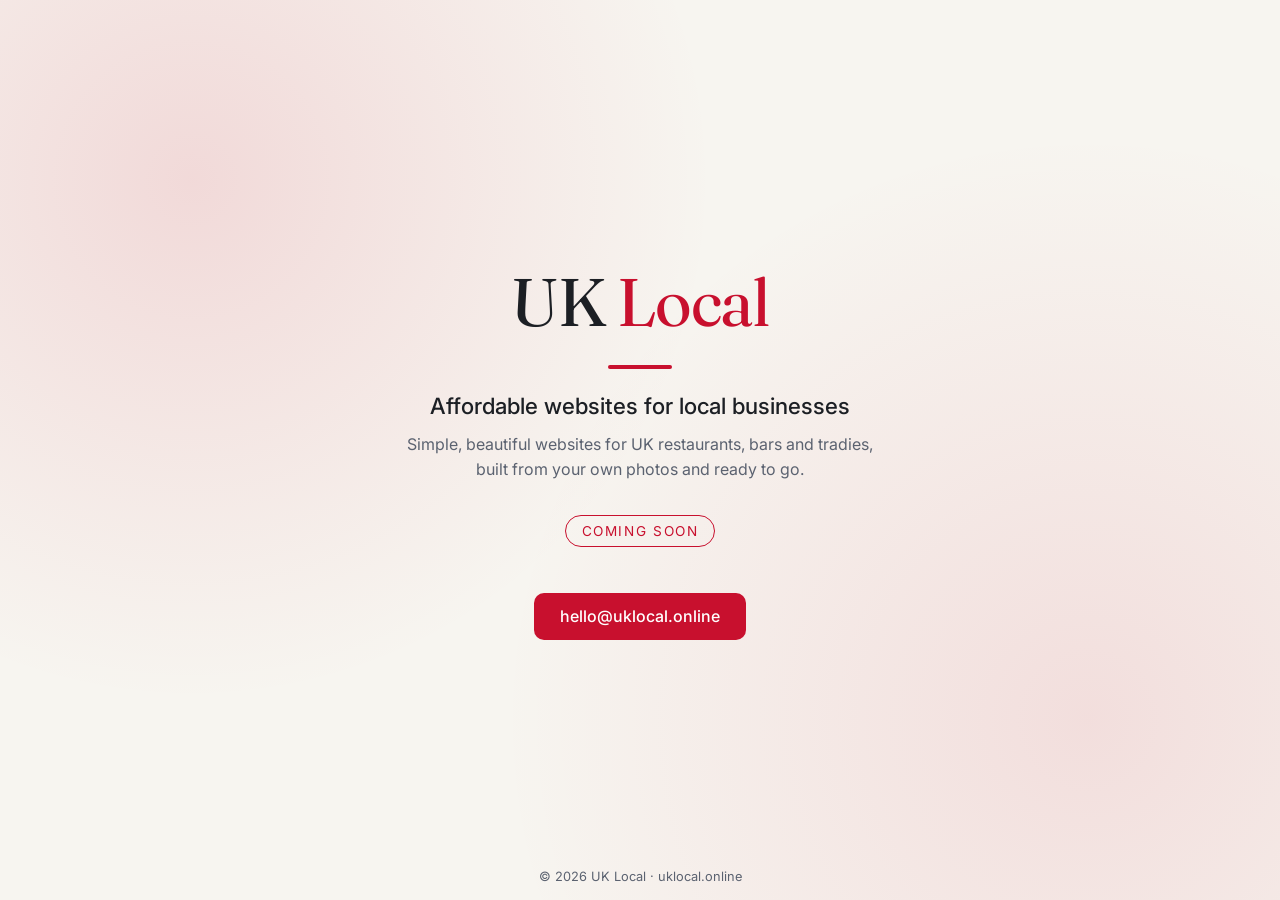
==== index.html @ 1e4ed45a "Coming soon placeholder" ====
<!DOCTYPE html>
<html lang="en">
<head>
<meta charset="utf-8">
<meta name="viewport" content="width=device-width, initial-scale=1">
<title>UK Local | Affordable websites for local businesses</title>
<meta name="description" content="UK Local builds simple, beautiful websites for local UK businesses. Coming soon.">
<link rel="preconnect" href="https://fonts.googleapis.com">
<link href="https://fonts.googleapis.com/css2?family=Fraunces:opsz,wght@9..144,600&family=Inter:wght@400;500&display=swap" rel="stylesheet">
<style>
:root{--accent:#c8102e;--ink:#1c1f24;--muted:#5b6270;--bg:#f7f5f0}
*{box-sizing:border-box;margin:0;padding:0}
body{min-height:100vh;display:flex;flex-direction:column;align-items:center;justify-content:center;background:var(--bg);color:var(--ink);font-family:Inter,system-ui,sans-serif;padding:2rem;text-align:center;
background-image:radial-gradient(circle at 15% 20%,color-mix(in srgb,var(--accent) 12%,transparent) 0,transparent 40%),radial-gradient(circle at 85% 80%,color-mix(in srgb,var(--accent) 10%,transparent) 0,transparent 45%)}
.logo{font-family:Fraunces,Georgia,serif;font-size:clamp(2.6rem,7vw,4.2rem);letter-spacing:-.02em}
.logo span{color:var(--accent)}
.bar{width:64px;height:4px;background:var(--accent);border-radius:2px;margin:1.4rem auto}
.tag{font-size:clamp(1.1rem,2.6vw,1.4rem);font-weight:500;max-width:32rem}
.sub{color:var(--muted);margin-top:.8rem;max-width:30rem;line-height:1.6}
.pill{display:inline-block;margin-top:2rem;padding:.45rem 1rem;border:1px solid var(--accent);color:var(--accent);border-radius:999px;font-size:.85rem;letter-spacing:.12em;text-transform:uppercase}
a.mail{display:inline-block;margin-top:1.6rem;color:#fff;background:var(--accent);padding:.85rem 1.6rem;border-radius:10px;text-decoration:none;font-weight:500}
a.mail:hover{filter:brightness(1.08)}
footer{position:fixed;bottom:1rem;font-size:.8rem;color:var(--muted)}
</style>
</head>
<body>
<div class="logo">UK <span>Local</span></div>
<div class="bar"></div>
<p class="tag">Affordable websites for local businesses</p>
<p class="sub">Simple, beautiful websites for UK restaurants, bars and tradies, built from your own photos and ready to go.</p>
<div class="pill">Coming soon</div><br>
<a class="mail" href="mailto:hello@uklocal.online">hello@uklocal.online</a>
<footer>&copy; 2026 UK Local &middot; uklocal.online</footer>
</body>
</html>
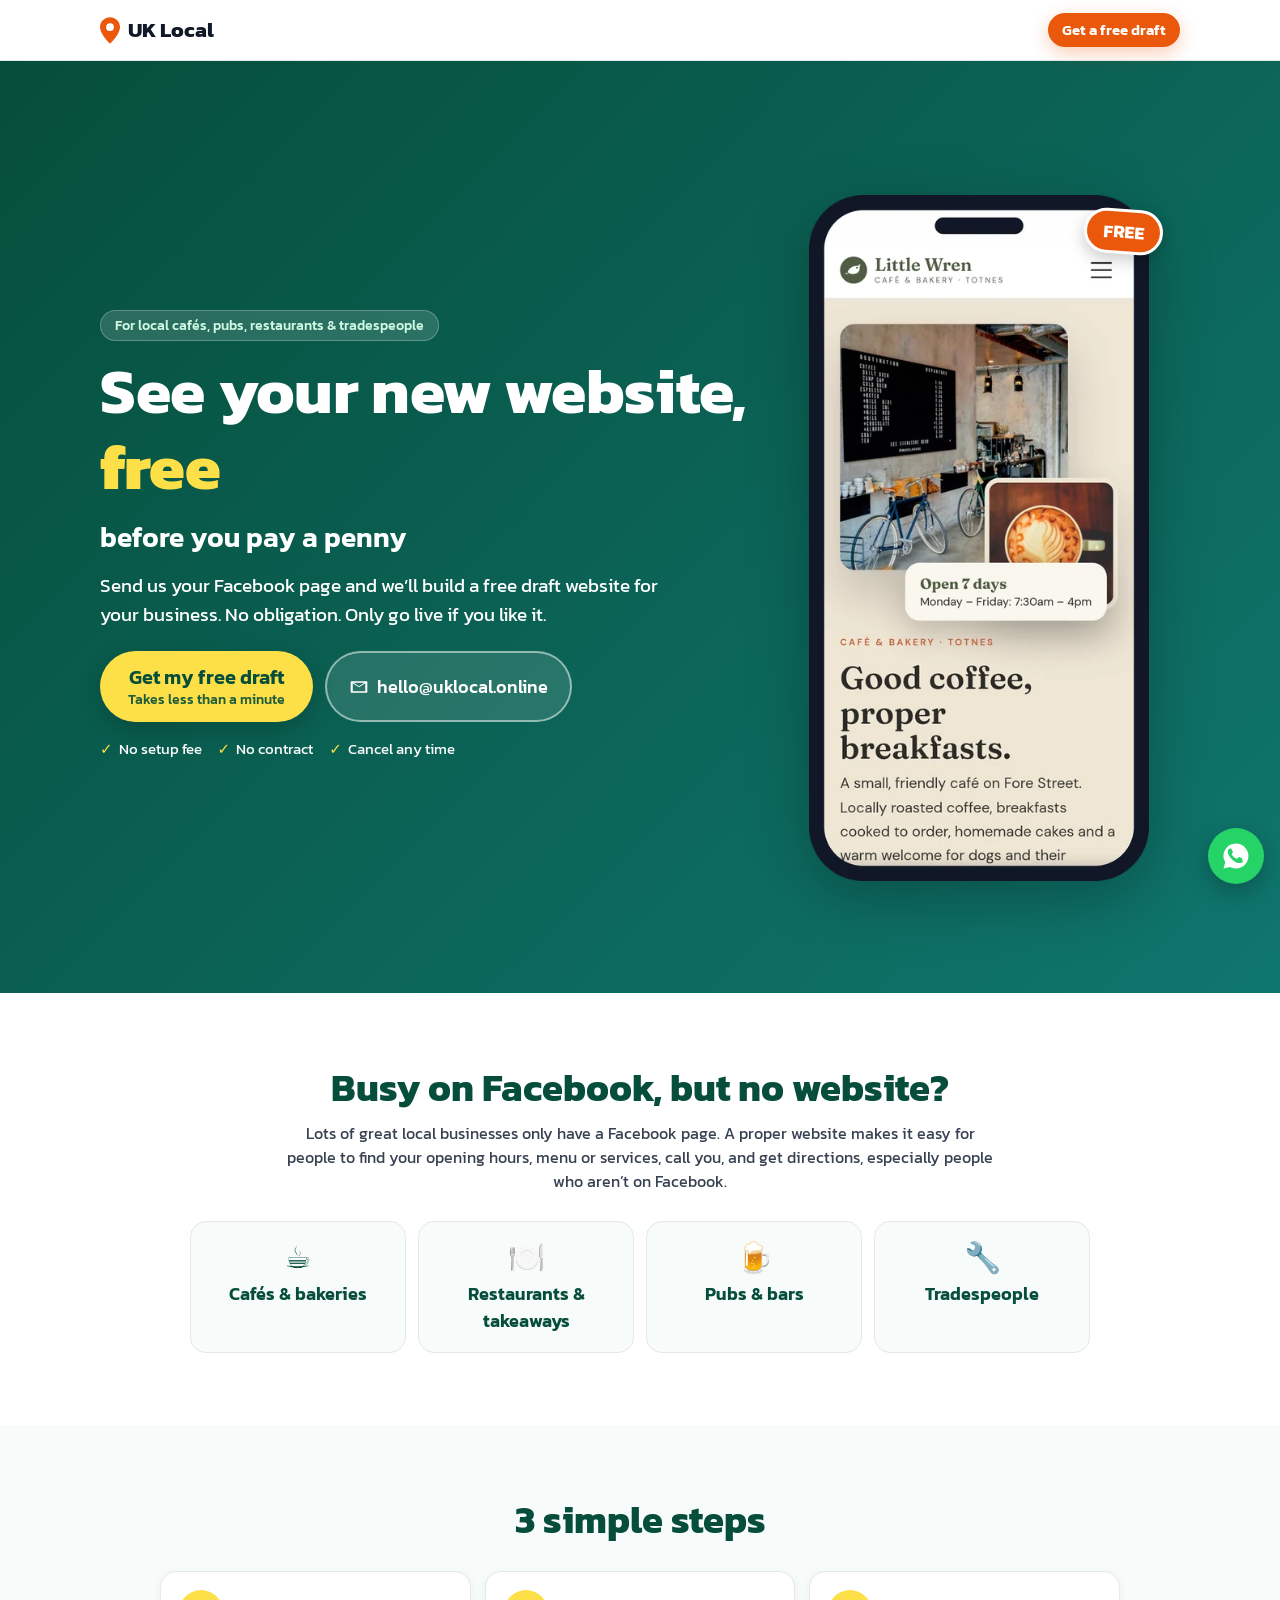
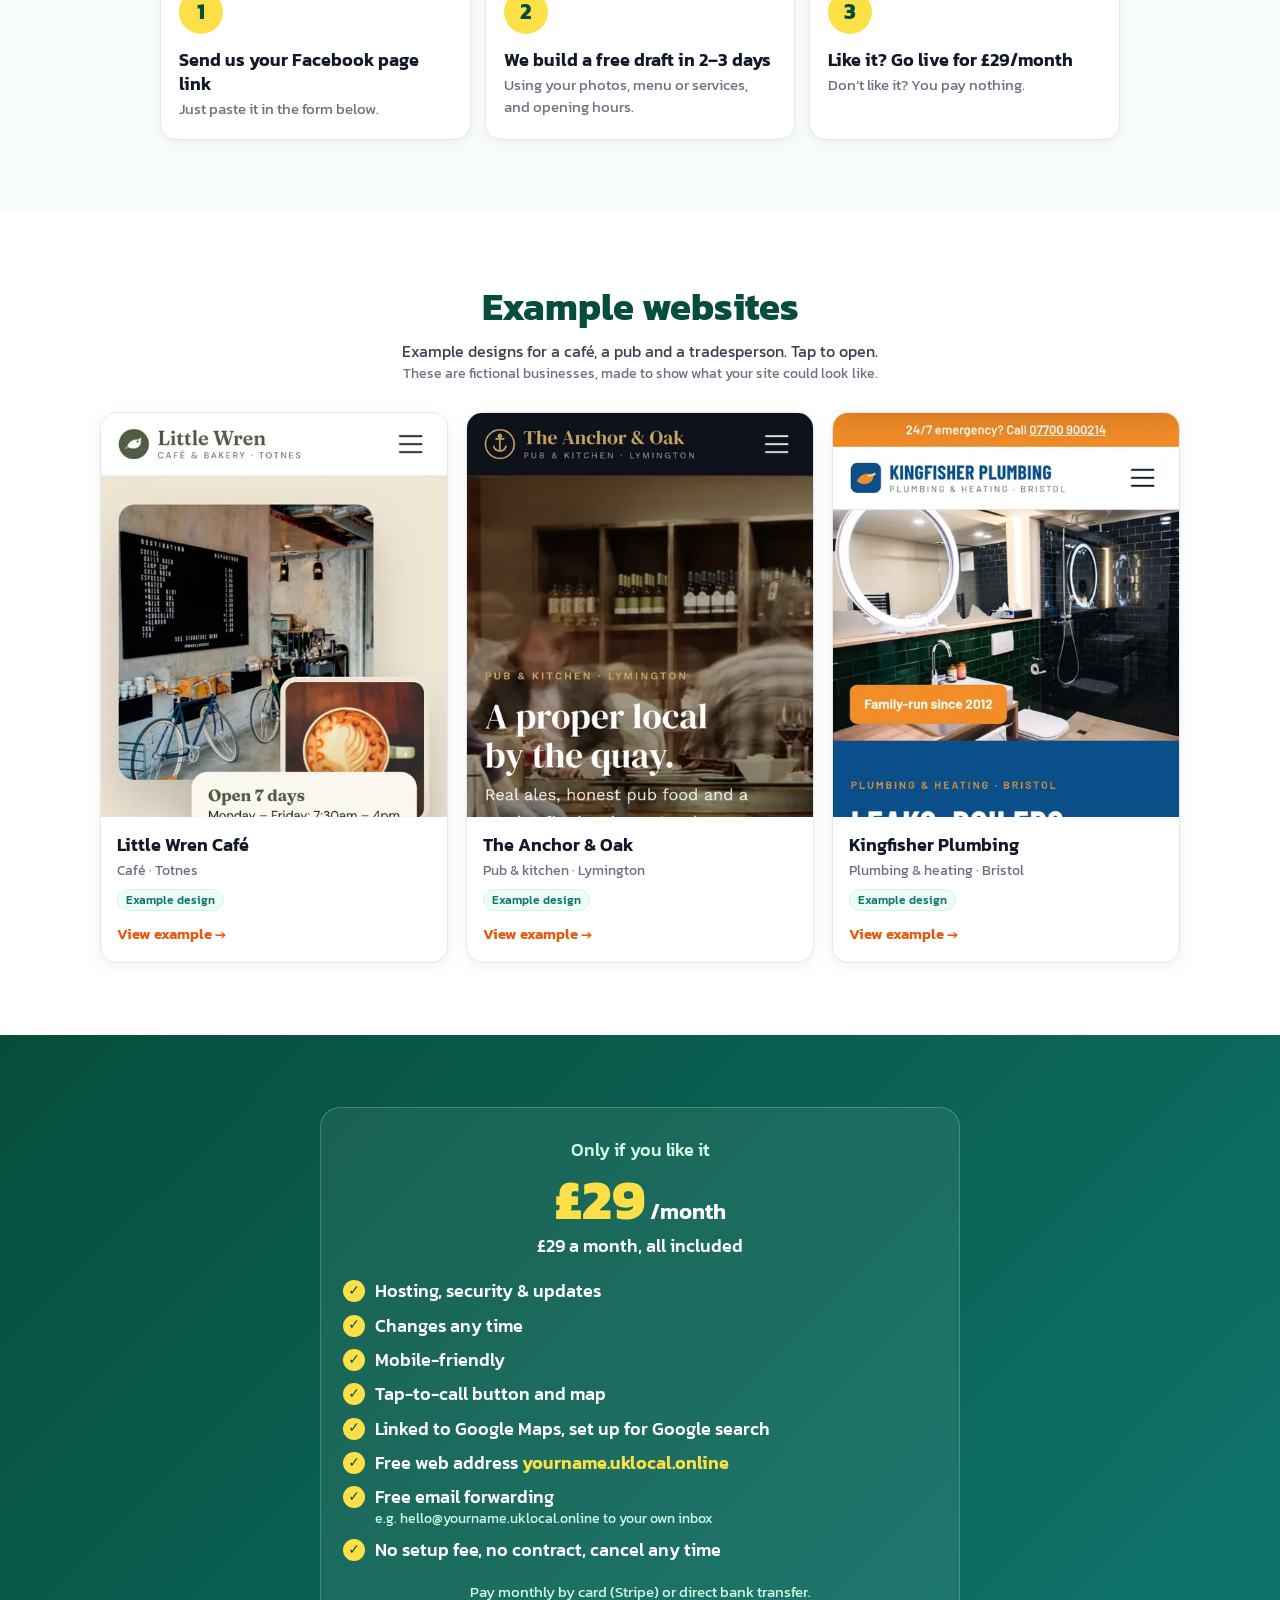
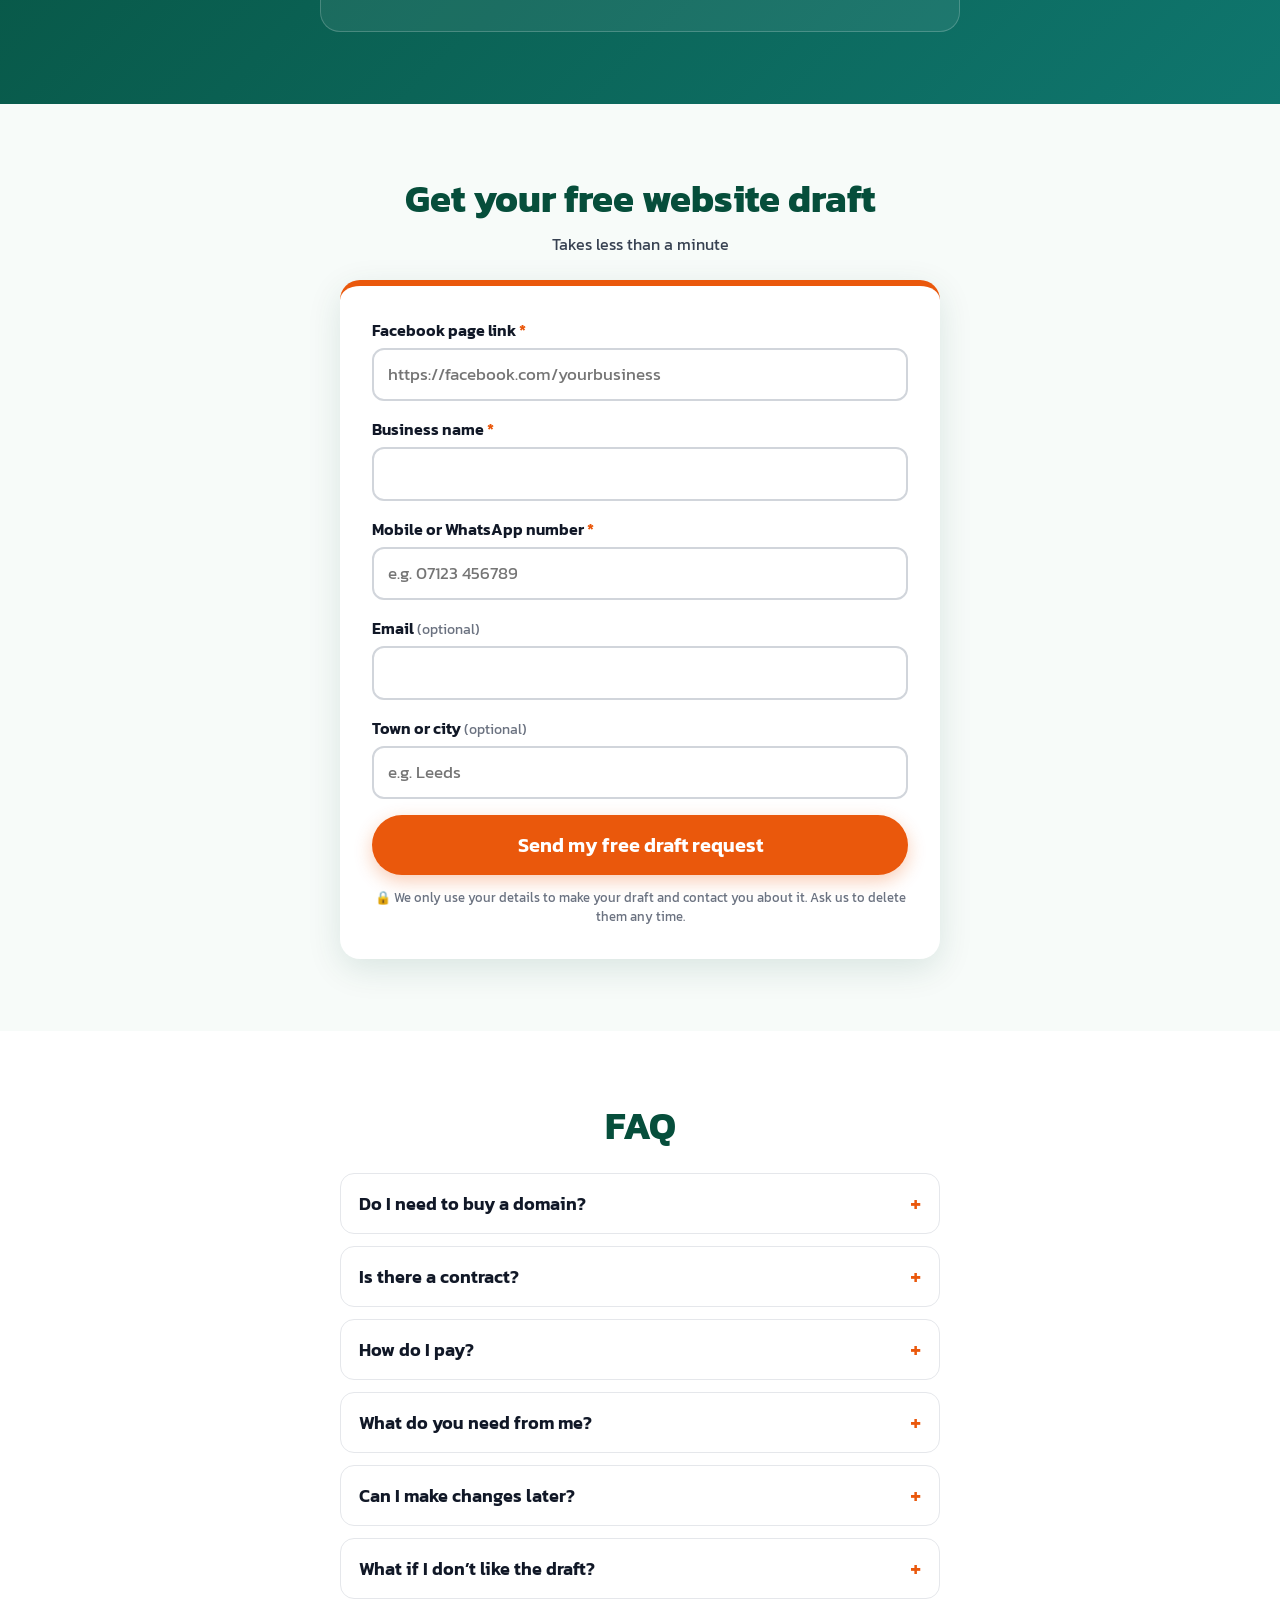
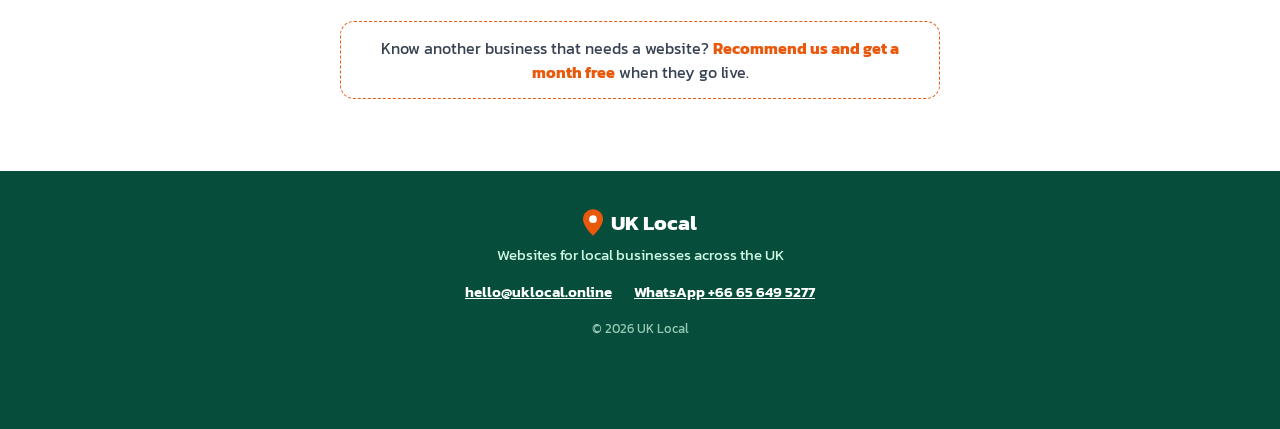
==== commit 6e257c46: "Launch landing page: free website draft, examples, pricing, form" ====
--- a/index.html
+++ b/index.html
@@ -1,35 +1,235 @@
-<!DOCTYPE html>
-<html lang="en">
+<!doctype html>
+<html lang="en-GB">
 <head>
 <meta charset="utf-8">
-<meta name="viewport" content="width=device-width, initial-scale=1">
-<title>UK Local | Affordable websites for local businesses</title>
-<meta name="description" content="UK Local builds simple, beautiful websites for local UK businesses. Coming soon.">
+<meta name="viewport" content="width=device-width, initial-scale=1, viewport-fit=cover">
+<title>See your business's new website, free | UK Local</title>
+<meta name="description" content="We build a free draft website for your local business from your Facebook page. Like it? Go live for £29/month, all included. No setup fee, no contract, cancel any time.">
+<meta name="theme-color" content="#0F766E">
+<meta property="og:type" content="website">
+<meta property="og:site_name" content="UK Local">
+<meta property="og:locale" content="en_GB">
+<meta property="og:title" content="See your business's new website, free">
+<meta property="og:description" content="Send us your Facebook page and we'll build a free draft website in 2–3 days. Like it? £29/month, all included. No setup fee, no contract.">
+<meta property="og:url" content="https://uklocal.online/">
+<meta property="og:image" content="https://uklocal.online/img/og-image.jpg">
+<meta property="og:image:width" content="1200">
+<meta property="og:image:height" content="630">
+<meta property="og:image:alt" content="UK Local: see your business's new website, free">
+<meta name="twitter:card" content="summary_large_image">
+<link rel="icon" type="image/svg+xml" href="favicon.svg">
+<link rel="icon" type="image/png" sizes="32x32" href="img/favicon-32.png">
+<link rel="apple-touch-icon" href="img/apple-touch-icon.png">
+<link rel="manifest" href="site.webmanifest">
+<link rel="canonical" href="https://uklocal.online/">
 <link rel="preconnect" href="https://fonts.googleapis.com">
-<link href="https://fonts.googleapis.com/css2?family=Fraunces:opsz,wght@9..144,600&family=Inter:wght@400;500&display=swap" rel="stylesheet">
-<style>
-:root{--accent:#c8102e;--ink:#1c1f24;--muted:#5b6270;--bg:#f7f5f0}
-*{box-sizing:border-box;margin:0;padding:0}
-body{min-height:100vh;display:flex;flex-direction:column;align-items:center;justify-content:center;background:var(--bg);color:var(--ink);font-family:Inter,system-ui,sans-serif;padding:2rem;text-align:center;
-background-image:radial-gradient(circle at 15% 20%,color-mix(in srgb,var(--accent) 12%,transparent) 0,transparent 40%),radial-gradient(circle at 85% 80%,color-mix(in srgb,var(--accent) 10%,transparent) 0,transparent 45%)}
-.logo{font-family:Fraunces,Georgia,serif;font-size:clamp(2.6rem,7vw,4.2rem);letter-spacing:-.02em}
-.logo span{color:var(--accent)}
-.bar{width:64px;height:4px;background:var(--accent);border-radius:2px;margin:1.4rem auto}
-.tag{font-size:clamp(1.1rem,2.6vw,1.4rem);font-weight:500;max-width:32rem}
-.sub{color:var(--muted);margin-top:.8rem;max-width:30rem;line-height:1.6}
-.pill{display:inline-block;margin-top:2rem;padding:.45rem 1rem;border:1px solid var(--accent);color:var(--accent);border-radius:999px;font-size:.85rem;letter-spacing:.12em;text-transform:uppercase}
-a.mail{display:inline-block;margin-top:1.6rem;color:#fff;background:var(--accent);padding:.85rem 1.6rem;border-radius:10px;text-decoration:none;font-weight:500}
-a.mail:hover{filter:brightness(1.08)}
-footer{position:fixed;bottom:1rem;font-size:.8rem;color:var(--muted)}
-</style>
+<link rel="preconnect" href="https://fonts.gstatic.com" crossorigin>
+<link rel="preconnect" href="https://ivleheagpnenoaevpcjv.supabase.co" crossorigin>
+<link href="https://fonts.googleapis.com/css2?family=Kanit:wght@400;500;600;700;800&display=swap" rel="stylesheet">
+<link rel="preload" as="image" href="img/hero-phone.webp" type="image/webp">
+<link rel="stylesheet" href="style.css">
 </head>
 <body>
-<div class="logo">UK <span>Local</span></div>
-<div class="bar"></div>
-<p class="tag">Affordable websites for local businesses</p>
-<p class="sub">Simple, beautiful websites for UK restaurants, bars and tradies, built from your own photos and ready to go.</p>
-<div class="pill">Coming soon</div><br>
-<a class="mail" href="mailto:hello@uklocal.online">hello@uklocal.online</a>
-<footer>&copy; 2026 UK Local &middot; uklocal.online</footer>
+
+<header class="top">
+  <div class="wrap top-in">
+    <a class="brand" href="./" aria-label="UK Local">
+      <svg class="pin" viewBox="0 0 24 32" aria-hidden="true"><path d="M12 0C5.4 0 0 5.3 0 11.9 0 20.8 12 32 12 32s12-11.2 12-20.1C24 5.3 18.6 0 12 0z" fill="#EA580C"/><circle cx="12" cy="12" r="4.6" fill="#fff"/></svg>
+      <span>UK Local</span>
+    </a>
+    <a class="btn btn-sm btn-orange" href="#form">Get a free draft</a>
+  </div>
+</header>
+
+<main>
+<section class="hero">
+  <div class="wrap hero-in">
+    <div class="hero-text">
+      <p class="kicker">For local cafés, pubs, restaurants &amp; tradespeople</p>
+      <h1>See your new website, <span class="hl">free</span></h1>
+      <p class="h1-en">before you pay a penny</p>
+      <p class="lead">Send us your Facebook page and we’ll build a free draft website for your business. No obligation. Only go live if you like it.</p>
+      <div class="cta-row">
+        <a class="btn btn-yellow btn-lg" href="#form">Get my free draft<small>Takes less than a minute</small></a>
+        <a class="btn btn-mail" href="mailto:hello@uklocal.online"><svg viewBox="0 0 24 24" aria-hidden="true"><path fill="currentColor" d="M3 5h18a1 1 0 0 1 1 1v12a1 1 0 0 1-1 1H3a1 1 0 0 1-1-1V6a1 1 0 0 1 1-1zm9 7.2L4.5 7.4V17h15V7.4L12 12.2zM5.6 7l6.4 4.1L18.4 7H5.6z"/></svg>hello@uklocal.online</a>
+      </div>
+      <ul class="ticks">
+        <li>No setup fee</li>
+        <li>No contract</li>
+        <li>Cancel any time</li>
+      </ul>
+    </div>
+    <div class="hero-visual">
+      <picture>
+        <source srcset="img/hero-phone.webp" type="image/webp">
+        <img src="img/hero-phone.png" width="420" height="848" alt="Example café website on a phone" fetchpriority="high">
+      </picture>
+      <span class="badge-free">FREE</span>
+    </div>
+  </div>
+</section>
+
+<section class="who" id="who">
+  <div class="wrap">
+    <h2>Busy on Facebook, but no website?</h2>
+    <p class="sub">Lots of great local businesses only have a Facebook page. A proper website makes it easy for people to find your opening hours, menu or services, call you, and get directions, especially people who aren’t on Facebook.</p>
+    <ul class="tiles"><li><span aria-hidden="true">☕</span>Cafés &amp; bakeries</li><li><span aria-hidden="true">🍽️</span>Restaurants &amp; takeaways</li><li><span aria-hidden="true">🍺</span>Pubs &amp; bars</li><li><span aria-hidden="true">🔧</span>Tradespeople</li></ul>
+  </div>
+</section>
+
+<section class="steps" id="how">
+  <div class="wrap">
+    <h2>3 simple steps</h2>
+    <ol class="step-list">
+      <li><span class="num">1</span><div><b>Send us your Facebook page link</b><span class="d">Just paste it in the form below.</span></div></li>
+      <li><span class="num">2</span><div><b>We build a free draft <span class="nw">in 2–3 days</span></b><span class="d">Using your photos, menu or services, and opening hours.</span></div></li>
+      <li><span class="num">3</span><div><b>Like it? Go live for <span class="nw">£29/month</span></b><span class="d">Don’t like it? You pay nothing.</span></div></li>
+    </ol>
+  </div>
+</section>
+
+<section class="examples" id="examples">
+  <div class="wrap">
+    <h2>Example websites</h2>
+    <p class="sub">Example designs for a café, a pub and a tradesperson. Tap to open.<span>These are fictional businesses, made to show what your site could look like.</span></p>
+    <div class="cards">
+      <a class="card" href="https://littlewren.uklocal.online/" target="_blank" rel="noopener">
+        <picture><source srcset="img/example-littlewren.webp" type="image/webp"><img src="img/example-littlewren.jpg" width="480" height="628" loading="lazy" alt="Little Wren Café example website"></picture>
+        <div class="card-b"><b>Little Wren Café</b><span class="where">Café · Totnes</span><small class="tag">Example design</small><em>View example →</em></div>
+      </a>
+      <a class="card" href="https://anchorandoak.uklocal.online/" target="_blank" rel="noopener">
+        <picture><source srcset="img/example-anchorandoak.webp" type="image/webp"><img src="img/example-anchorandoak.jpg" width="480" height="628" loading="lazy" alt="The Anchor &amp; Oak example website"></picture>
+        <div class="card-b"><b>The Anchor &amp; Oak</b><span class="where">Pub &amp; kitchen · Lymington</span><small class="tag">Example design</small><em>View example →</em></div>
+      </a>
+      <a class="card" href="https://kingfisher.uklocal.online/" target="_blank" rel="noopener">
+        <picture><source srcset="img/example-kingfisher.webp" type="image/webp"><img src="img/example-kingfisher.jpg" width="480" height="628" loading="lazy" alt="Kingfisher Plumbing example website"></picture>
+        <div class="card-b"><b>Kingfisher Plumbing</b><span class="where">Plumbing &amp; heating · Bristol</span><small class="tag">Example design</small><em>View example →</em></div>
+      </a>
+    </div>
+  </div>
+</section>
+
+<section class="price" id="price">
+  <div class="wrap price-in">
+    <div class="price-box">
+      <p class="price-label">Only if you like it</p>
+      <p class="price-num">£29<small> /month</small></p>
+      <p class="price-en">£29 a month, all included</p>
+      <ul class="incl">
+        <li>Hosting, security &amp; updates</li>
+        <li>Changes any time</li>
+        <li>Mobile-friendly</li>
+        <li>Tap-to-call button and map</li>
+        <li>Linked to Google Maps, set up for Google search</li>
+        <li>Free web address <b>yourname.uklocal.online</b></li>
+        <li>Free email forwarding <span>e.g. hello@yourname.uklocal.online to your own inbox</span></li>
+        <li>No setup fee, no contract, cancel any time</li>
+      </ul>
+      <p class="pay">Pay monthly by card (Stripe) or direct bank transfer.</p>
+    </div>
+  </div>
+</section>
+
+<section class="form-sec" id="form">
+  <div class="wrap narrow">
+    <h2>Get your free website draft</h2>
+    <p class="sub">Takes less than a minute</p>
+
+    <form id="draftForm" class="card-form" novalidate data-country="UK">
+      <div class="field">
+        <label for="fb_url">Facebook page link <span class="req">*</span></label>
+        <input id="fb_url" name="fb_url" type="text" inputmode="url" autocomplete="url" placeholder="https://facebook.com/yourbusiness" required maxlength="500">
+        <p class="err" data-for="fb_url">Please paste your Facebook page link</p>
+      </div>
+      <div class="field">
+        <label for="shop_name">Business name <span class="req">*</span></label>
+        <input id="shop_name" name="shop_name" type="text" autocomplete="organization" required maxlength="200">
+        <p class="err" data-for="shop_name">Please enter your business name</p>
+      </div>
+      <div class="field">
+        <label for="contact">Mobile or WhatsApp number <span class="req">*</span></label>
+        <input id="contact" name="contact" type="text" autocomplete="tel" inputmode="tel" placeholder="e.g. 07123 456789" required maxlength="200">
+        <p class="err" data-for="contact">Please enter a phone number</p>
+      </div>
+      <div class="field">
+        <label for="email">Email <span class="opt">(optional)</span></label>
+        <input id="email" name="email" type="email" autocomplete="email" inputmode="email" maxlength="254">
+        <p class="err" data-for="email">Please check your email</p>
+      </div>
+      <div class="field">
+        <label for="city">Town or city <span class="opt">(optional)</span></label>
+        <input id="city" name="city" type="text" autocomplete="address-level2" placeholder="e.g. Leeds" maxlength="100">
+      </div>
+      <!-- honeypot: humans never see or fill this -->
+      <div class="hp" aria-hidden="true">
+        <label for="website">Website</label>
+        <input id="website" name="website" type="text" tabindex="-1" autocomplete="off">
+      </div>
+      <button class="btn btn-orange btn-lg btn-block" type="submit" id="submitBtn">Send my free draft request</button>
+      <p class="form-error" id="formError" hidden></p>
+      <p class="privacy">🔒 We only use your details to make your draft and contact you about it. Ask us to delete them any time.</p>
+    </form>
+
+    <div class="thanks" id="thanks" hidden tabindex="-1">
+      <div class="thanks-icon">✓</div>
+      <h3>Thank you!</h3>
+      <p>We’ll send your free draft <span class="nw">within 2–3 days.</span></p>
+      <p class="small">Questions? Email <a href="mailto:hello@uklocal.online">hello@uklocal.online</a></p>
+    </div>
+  </div>
+</section>
+
+<section class="faq" id="faq">
+  <div class="wrap narrow">
+    <h2>FAQ</h2>
+    <details>
+      <summary>Do I need to buy a domain?</summary>
+      <p>No. You get a free web address: yourname.uklocal.online.</p>
+    </details>
+    <details>
+      <summary>Is there a contract?</summary>
+      <p>No. You pay £29/month and can cancel any time. There’s no setup fee.</p>
+    </details>
+    <details>
+      <summary>How do I pay?</summary>
+      <p>Monthly, by card (through Stripe) or by direct bank transfer. Whichever suits you.</p>
+    </details>
+    <details>
+      <summary>What do you need from me?</summary>
+      <p>Just your Facebook page. We may ask for a few extra photos or details.</p>
+    </details>
+    <details>
+      <summary>Can I make changes later?</summary>
+      <p>Yes. Changes are included. Just email us what you’d like updated, such as new prices, photos or opening hours.</p>
+    </details>
+    <details>
+      <summary>What if I don’t like the draft?</summary>
+      <p>You pay nothing. The draft is free, with no obligation.</p>
+    </details>
+    <p class="ref">Know another business that needs a website? <b>Recommend us and get a month free</b> when they go live.</p>
+  </div>
+</section>
+</main>
+
+<footer class="foot">
+  <div class="wrap foot-in">
+    <div class="brand brand-light">
+      <svg class="pin" viewBox="0 0 24 32" aria-hidden="true"><path d="M12 0C5.4 0 0 5.3 0 11.9 0 20.8 12 32 12 32s12-11.2 12-20.1C24 5.3 18.6 0 12 0z" fill="#EA580C"/><circle cx="12" cy="12" r="4.6" fill="#fff"/></svg>
+      <span>UK Local</span>
+    </div>
+    <p>Websites for local businesses across the UK</p>
+    <p class="contacts">
+      <a href="mailto:hello@uklocal.online">hello@uklocal.online</a>
+      <a href="https://wa.me/66656495277" target="_blank" rel="noopener">WhatsApp +66 65 649 5277</a>
+    </p>
+    <p class="copy">© 2026 UK Local</p>
+  </div>
+</footer>
+
+<a class="float-wa" href="https://wa.me/66656495277" target="_blank" rel="noopener" aria-label="WhatsApp">
+  <svg viewBox="0 0 24 24" aria-hidden="true"><path fill="currentColor" d="M12 2a10 10 0 0 0-8.6 15.1L2 22l5-1.3A10 10 0 1 0 12 2zm5.6 14.2c-.2.7-1.4 1.3-2 1.4-.5.1-1.2.1-1.9-.1a17 17 0 0 1-1.7-.6 13.4 13.4 0 0 1-5.2-4.6c-.6-.8-1.3-2.1-1.3-3.5s.7-2.1 1-2.4c.3-.3.6-.4.8-.4h.6c.2 0 .4 0 .6.5l.9 2.1c.1.2.1.4 0 .5l-.3.5-.4.5c-.1.1-.3.3-.1.6.2.3.8 1.3 1.6 2.1 1.1 1 2 1.3 2.3 1.4.3.1.5.1.6-.1l.9-1.1c.2-.3.4-.2.6-.1l2 1c.3.1.5.2.5.3.1.2.1.7-.1 1.4z"/></svg>
+</a>
+
+<script src="app.js" defer></script>
 </body>
 </html>
--- a/style.css
+++ b/style.css
@@ -0,0 +1,185 @@
+:root{--g9:#064E3B;--g7:#0F766E;--g5:#14B8A6;--mint:#D1FAE5;--mint2:#ECFDF5;--or:#EA580C;--or2:#F59E0B;--yel:#FDE047;--ink:#111827;--ink2:#374151;--mut:#6B7280;--line:#E5E7EB;--bg:#F7FBF9;--r:16px}
+*{box-sizing:border-box}
+html{scroll-behavior:smooth;-webkit-text-size-adjust:100%}
+body{margin:0;font-family:Kanit,system-ui,sans-serif;font-weight:400;color:var(--ink);background:#fff;line-height:1.5;font-size:17px}
+img{max-width:100%;height:auto;display:block}
+a{color:var(--g7)}
+h1,h2,h3{line-height:1.2;margin:0}
+.wrap{max-width:1120px;margin:0 auto;padding:0 20px}
+.narrow{max-width:640px}
+[lang=en]{font-weight:400}
+.en{display:block;font-size:.62em;font-weight:500;color:var(--mut);margin-top:4px}
+
+/* buttons */
+.btn{display:inline-flex;flex-direction:column;align-items:center;justify-content:center;gap:0;border:0;border-radius:999px;font:inherit;font-weight:600;text-decoration:none;cursor:pointer;padding:12px 22px;line-height:1.2;transition:transform .15s,box-shadow .15s,filter .15s;text-align:center}
+.btn small{font-size:.72em;font-weight:500;opacity:.9;margin-top:2px}
+.btn:active{transform:scale(.98)}
+.btn-sm{padding:8px 14px;font-size:15px;flex-direction:row;gap:4px}
+.btn-sm span{font-weight:500;opacity:.9}
+.btn-lg{padding:14px 28px;font-size:20px;min-height:60px}
+.btn-block{width:100%}
+.btn-orange{background:var(--or);color:#fff;box-shadow:0 6px 18px rgba(234,88,12,.3)}
+.btn-orange:hover{filter:brightness(1.07)}
+.btn-yellow{background:var(--yel);color:var(--g9);box-shadow:0 8px 22px rgba(0,0,0,.18)}
+.btn-yellow:hover{filter:brightness(1.04)}
+.btn-ghost{flex-direction:row;gap:8px;background:rgba(255,255,255,.12);color:#fff;border:2px solid rgba(255,255,255,.5);font-weight:500}
+.btn-ghost svg{width:20px;height:20px}
+.btn[disabled]{opacity:.65;cursor:wait}
+
+/* header */
+.top{position:sticky;top:0;z-index:20;background:rgba(255,255,255,.95);backdrop-filter:saturate(1.4) blur(8px);border-bottom:1px solid var(--line)}
+.top-in{display:flex;align-items:center;justify-content:space-between;height:60px}
+.brand{display:flex;align-items:center;gap:8px;text-decoration:none;color:var(--ink);font-weight:700;font-size:21px}
+.brand .pin{width:20px;height:27px}
+.brand-light{color:#fff}
+
+/* hero */
+.hero{background:linear-gradient(135deg,var(--g9),var(--g7));color:#fff;overflow:hidden}
+.hero-in{display:grid;gap:8px;padding-top:32px;padding-bottom:20px}
+.kicker{display:inline-block;margin:0 0 12px;background:rgba(255,255,255,.14);border:1px solid rgba(255,255,255,.25);border-radius:999px;padding:4px 14px;font-size:14px;font-weight:500;color:var(--mint)}
+h1{font-size:42px;font-weight:700;letter-spacing:-.3px}
+h1 .hl{color:var(--yel);font-weight:800}
+.h1-en{font-size:22px;font-weight:600;margin:10px 0 14px;color:#fff}
+.lead{font-size:18px;margin:0;color:#fff}
+.lead-en{font-size:15px;color:var(--mint);margin:4px 0 0}
+.cta-row{display:flex;flex-wrap:wrap;gap:12px;margin:22px 0 16px}
+.cta-row .btn-lg{flex:1 1 100%}
+.cta-row .btn-ghost{flex:1 1 100%}
+.ticks{list-style:none;padding:0;margin:0;display:flex;flex-wrap:wrap;gap:6px 16px;font-size:15px}
+.ticks li::before{content:"✓";color:var(--yel);font-weight:700;margin-right:6px}
+.ticks span{color:var(--mint);font-size:13px}
+.hero-visual{position:relative;justify-self:center;width:min(270px,72vw);margin-top:6px}
+.hero-visual img{filter:drop-shadow(0 18px 30px rgba(0,0,0,.25))}
+.badge-free{position:absolute;top:2%;right:-4%;background:var(--or);color:#fff;font-weight:700;font-size:18px;padding:6px 16px;border-radius:999px;border:3px solid #fff;box-shadow:0 6px 16px rgba(0,0,0,.2);transform:rotate(4deg)}
+
+/* sections */
+section{padding:52px 0}
+h2{font-size:30px;font-weight:700;color:var(--g9);text-align:center}
+.sub{text-align:center;color:var(--ink2);margin:10px 0 0;font-size:16px}
+.sub span{display:block;color:var(--mut);font-size:14px}
+
+.steps{background:var(--bg)}
+.step-list{list-style:none;padding:0;margin:28px auto 0;display:grid;gap:14px;max-width:960px}
+.step-list li{display:flex;gap:14px;align-items:flex-start;background:#fff;border:1px solid var(--line);border-radius:var(--r);padding:18px;box-shadow:0 2px 10px rgba(6,78,59,.05)}
+.num{flex:none;width:44px;height:44px;border-radius:50%;background:var(--yel);color:var(--g9);font-weight:700;font-size:22px;display:grid;place-items:center}
+.step-list b{display:block;font-weight:600;font-size:18px;line-height:1.35}
+.step-list span[lang]{display:block;color:var(--mut);font-size:15px;margin-top:2px}
+
+.cards{display:grid;gap:18px;margin-top:28px}
+.card{display:grid;grid-template-columns:130px 1fr;background:#fff;border:1px solid var(--line);border-radius:var(--r);overflow:hidden;text-decoration:none;color:var(--ink);box-shadow:0 4px 16px rgba(6,78,59,.07);transition:transform .15s,box-shadow .15s}
+.card:hover{transform:translateY(-3px);box-shadow:0 10px 26px rgba(6,78,59,.13)}
+.card picture{display:block;background:#eee;min-height:100%}
+.card img{width:100%;height:100%;object-fit:cover;object-position:top}
+.card-b{padding:16px;display:flex;flex-direction:column;gap:4px;justify-content:center}
+.card-b b{font-size:18px;font-weight:600;line-height:1.3}
+.card-b b i,.card-b span i{font-style:normal;color:var(--mut);font-size:.85em;display:block}
+.card-b>span{color:var(--ink2);font-size:15px}
+.card-b em{font-style:normal;color:var(--or);font-weight:600;margin-top:8px;font-size:15px}
+.card-b em span{font-weight:500}
+
+.price{background:linear-gradient(135deg,var(--g9),var(--g7));color:#fff}
+.price-box{max-width:640px;margin:0 auto;background:rgba(255,255,255,.07);border:1px solid rgba(255,255,255,.2);border-radius:20px;padding:28px 22px}
+.price-label{margin:0;text-align:center;color:var(--mint);font-weight:500}
+.price-label span{display:block;font-size:14px}
+.price-num{margin:6px 0 0;text-align:center;font-size:56px;font-weight:800;color:var(--yel);line-height:1.1}
+.price-num small{font-size:20px;font-weight:600;color:#fff}
+.price-en{text-align:center;margin:2px 0 20px;color:#fff;font-weight:500}
+.incl{list-style:none;padding:0;margin:0;display:grid;gap:10px}
+.incl li{position:relative;padding-left:32px;font-weight:500;line-height:1.35}
+.incl li::before{content:"✓";position:absolute;left:0;top:1px;width:22px;height:22px;border-radius:50%;background:var(--yel);color:var(--g9);font-size:14px;font-weight:700;display:grid;place-items:center}
+.incl span{display:block;color:var(--mint);font-size:14px;font-weight:400}
+.incl b{color:var(--yel);font-weight:600;word-break:break-word}
+
+/* form */
+.form-sec{background:var(--bg)}
+.card-form,.thanks{margin-top:24px;background:#fff;border-radius:20px;padding:24px 20px;box-shadow:0 10px 34px rgba(6,78,59,.12);border-top:6px solid var(--or)}
+.field{margin-bottom:16px}
+label{display:block;font-weight:600;font-size:16px;margin-bottom:6px;color:var(--ink)}
+.l-en{display:block;font-weight:400;font-size:13px;color:var(--mut)}
+.req{color:var(--or)}
+.opt{font-weight:400;color:var(--mut);font-size:14px}
+input,select{width:100%;font:inherit;font-size:17px;padding:12px 14px;border:2px solid #D1D5DB;border-radius:12px;background:#fff;color:var(--ink);-webkit-appearance:none;appearance:none}
+select{background-image:linear-gradient(45deg,transparent 50%,var(--g7) 50%),linear-gradient(135deg,var(--g7) 50%,transparent 50%);background-position:calc(100% - 20px) 52%,calc(100% - 14px) 52%;background-size:6px 6px;background-repeat:no-repeat;padding-right:40px}
+input:focus,select:focus{outline:none;border-color:var(--g7);box-shadow:0 0 0 4px rgba(20,184,166,.18)}
+.field.invalid input{border-color:#DC2626;background:#FEF2F2}
+.err{display:none;margin:6px 0 0;color:#B91C1C;font-size:14px}
+.err span{display:block;font-size:13px}
+.field.invalid .err{display:block}
+.hp{position:absolute!important;left:-10000px!important;width:1px;height:1px;overflow:hidden}
+.form-error{margin:12px 0 0;padding:12px;border-radius:12px;background:#FEF2F2;color:#991B1B;font-size:15px}
+.privacy{margin:14px 0 0;font-size:13px;color:var(--mut);line-height:1.45;text-align:center}
+.thanks{text-align:center;border-top-color:var(--g5)}
+.thanks:focus{outline:none}
+.thanks-icon{width:64px;height:64px;margin:0 auto 10px;border-radius:50%;background:var(--g7);color:#fff;font-size:34px;display:grid;place-items:center}
+.thanks h3{font-size:28px;color:var(--g9)}
+.thanks p{margin:8px 0 0;font-size:18px}
+.thanks .en{font-size:16px;display:block}
+.thanks .small{font-size:14px;color:var(--mut);margin-top:16px}
+
+/* faq */
+.faq details{background:#fff;border:1px solid var(--line);border-radius:14px;margin-top:12px;padding:0 18px}
+.faq details:first-of-type{margin-top:24px}
+.faq summary{cursor:pointer;list-style:none;padding:16px 28px 16px 0;font-weight:600;position:relative}
+.faq summary::-webkit-details-marker{display:none}
+.faq summary::after{content:"+";position:absolute;right:0;top:12px;font-size:24px;color:var(--or);font-weight:500}
+.faq details[open] summary::after{content:"–"}
+.faq summary span{display:block;font-weight:400;color:var(--mut);font-size:14px}
+.faq details p{margin:0 0 6px;color:var(--ink2)}
+.faq details p[lang]{color:var(--mut);font-size:15px;margin-bottom:16px}
+
+/* footer */
+.foot{background:var(--g9);color:#fff;padding:36px 0 90px;text-align:center}
+.foot-in{display:flex;flex-direction:column;align-items:center;gap:6px}
+.foot p{margin:0;color:var(--mint);font-size:15px}
+.foot p span{display:block;font-size:13px}
+.contacts{display:flex;flex-wrap:wrap;justify-content:center;gap:10px 22px;margin-top:8px!important}
+.contacts a{color:#fff;font-weight:600}
+.copy{font-size:13px!important;opacity:.7;margin-top:10px!important}
+
+.float-wa{position:fixed;right:16px;bottom:16px;z-index:30;width:56px;height:56px;border-radius:50%;background:#25D366;color:#fff;display:grid;place-items:center;box-shadow:0 8px 22px rgba(0,0,0,.25)}
+.float-wa svg{width:30px;height:30px}
+
+/* larger screens */
+@media (min-width:640px){
+  .cta-row .btn-lg,.cta-row .btn-ghost{flex:0 1 auto}
+  .cards{grid-template-columns:repeat(3,1fr)}
+  .card{grid-template-columns:1fr}
+  .card picture{aspect-ratio:480/560;overflow:hidden}
+  .card-form,.thanks{padding:32px}
+}
+@media (min-width:900px){
+  body{font-size:18px}
+  .hero-in{grid-template-columns:1.25fr .75fr;align-items:center;padding-top:56px;padding-bottom:40px}
+  h1{font-size:64px}
+  .h1-en{font-size:28px}
+  .lead{font-size:20px}
+  .lead-en{font-size:17px}
+  .hero-visual{width:340px}
+  section{padding:72px 0}
+  h2{font-size:38px}
+  .step-list{grid-template-columns:repeat(3,1fr)}
+  .step-list li{flex-direction:column}
+}
+@media (prefers-reduced-motion:reduce){html{scroll-behavior:auto}.btn,.card{transition:none}}
+.nw{white-space:nowrap}
+.step-list b .nw{display:inline}
+.card-b .tag{display:inline-block;align-self:flex-start;margin-top:4px;font-size:12px;font-weight:500;color:var(--g7);background:var(--mint2);border:1px solid var(--mint);border-radius:999px;padding:1px 8px}
+
+/* English-only additions for UK Local / Oz Local */
+body{font-family:Kanit,system-ui,sans-serif}
+.btn-mail{flex-direction:row;gap:8px;background:rgba(255,255,255,.12);color:#fff;border:2px solid rgba(255,255,255,.5);font-weight:500}
+.btn-mail svg{width:20px;height:20px}
+.lead{font-size:19px;max-width:560px}
+.who{background:#fff}
+.who p.sub{max-width:720px;margin-left:auto;margin-right:auto}
+.tiles{list-style:none;padding:0;margin:28px auto 0;display:grid;grid-template-columns:repeat(2,1fr);gap:12px;max-width:900px}
+.tiles li{background:var(--bg);border:1px solid var(--line);border-radius:var(--r);padding:18px 12px;text-align:center;font-weight:600;color:var(--g9)}
+.tiles li span{display:block;font-size:30px;line-height:1.2;margin-bottom:4px}
+.price-num small{font-size:22px}
+.pay{margin:18px 0 0;text-align:center;color:var(--mint);font-size:15px}
+.step-list span.d{display:block;color:var(--mut);font-size:15px;margin-top:2px}
+.card-b .where{color:var(--mut);font-size:14px}
+.ref{margin:22px auto 0;max-width:640px;text-align:center;background:#fff;border:1px dashed var(--or);border-radius:14px;padding:14px 18px;color:var(--ink2);font-size:16px}
+.ref b{color:var(--or)}
+.foot .contacts a{word-break:break-all}
+@media (min-width:640px){.tiles{grid-template-columns:repeat(4,1fr)}}
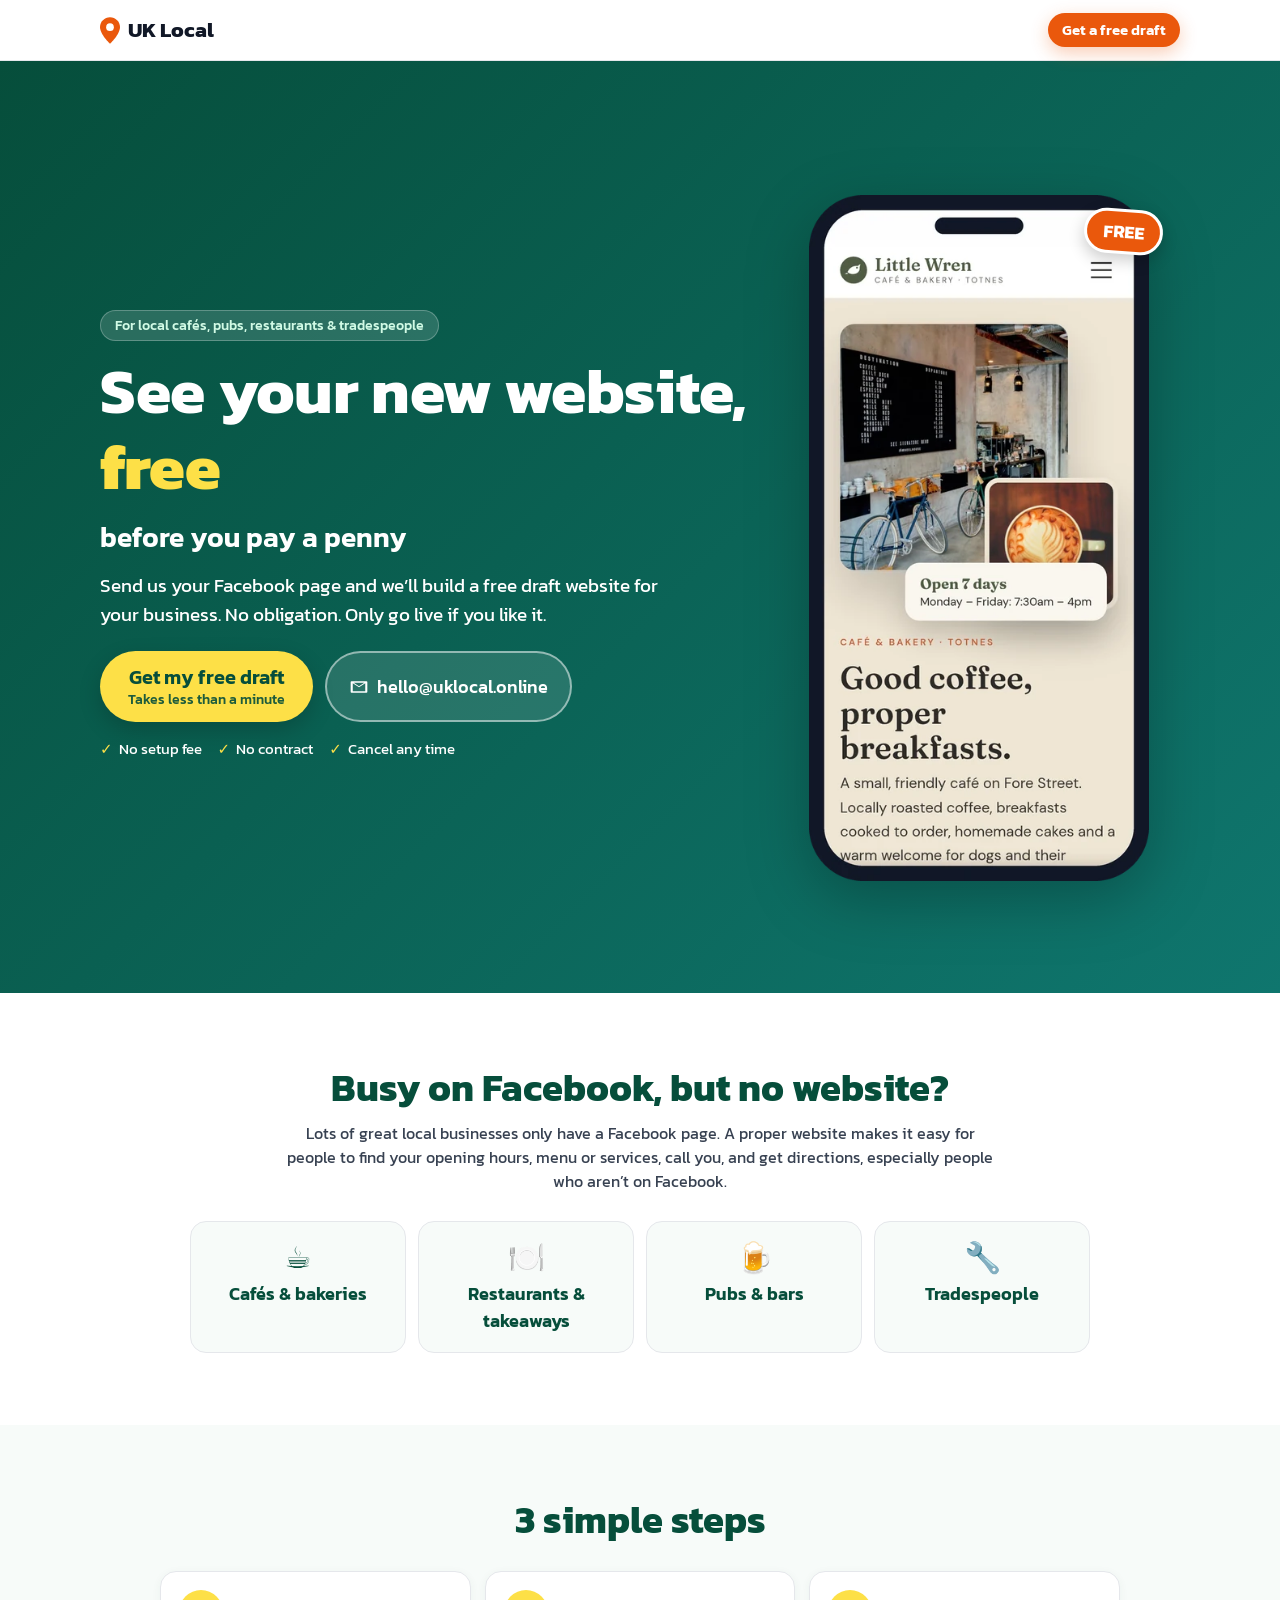
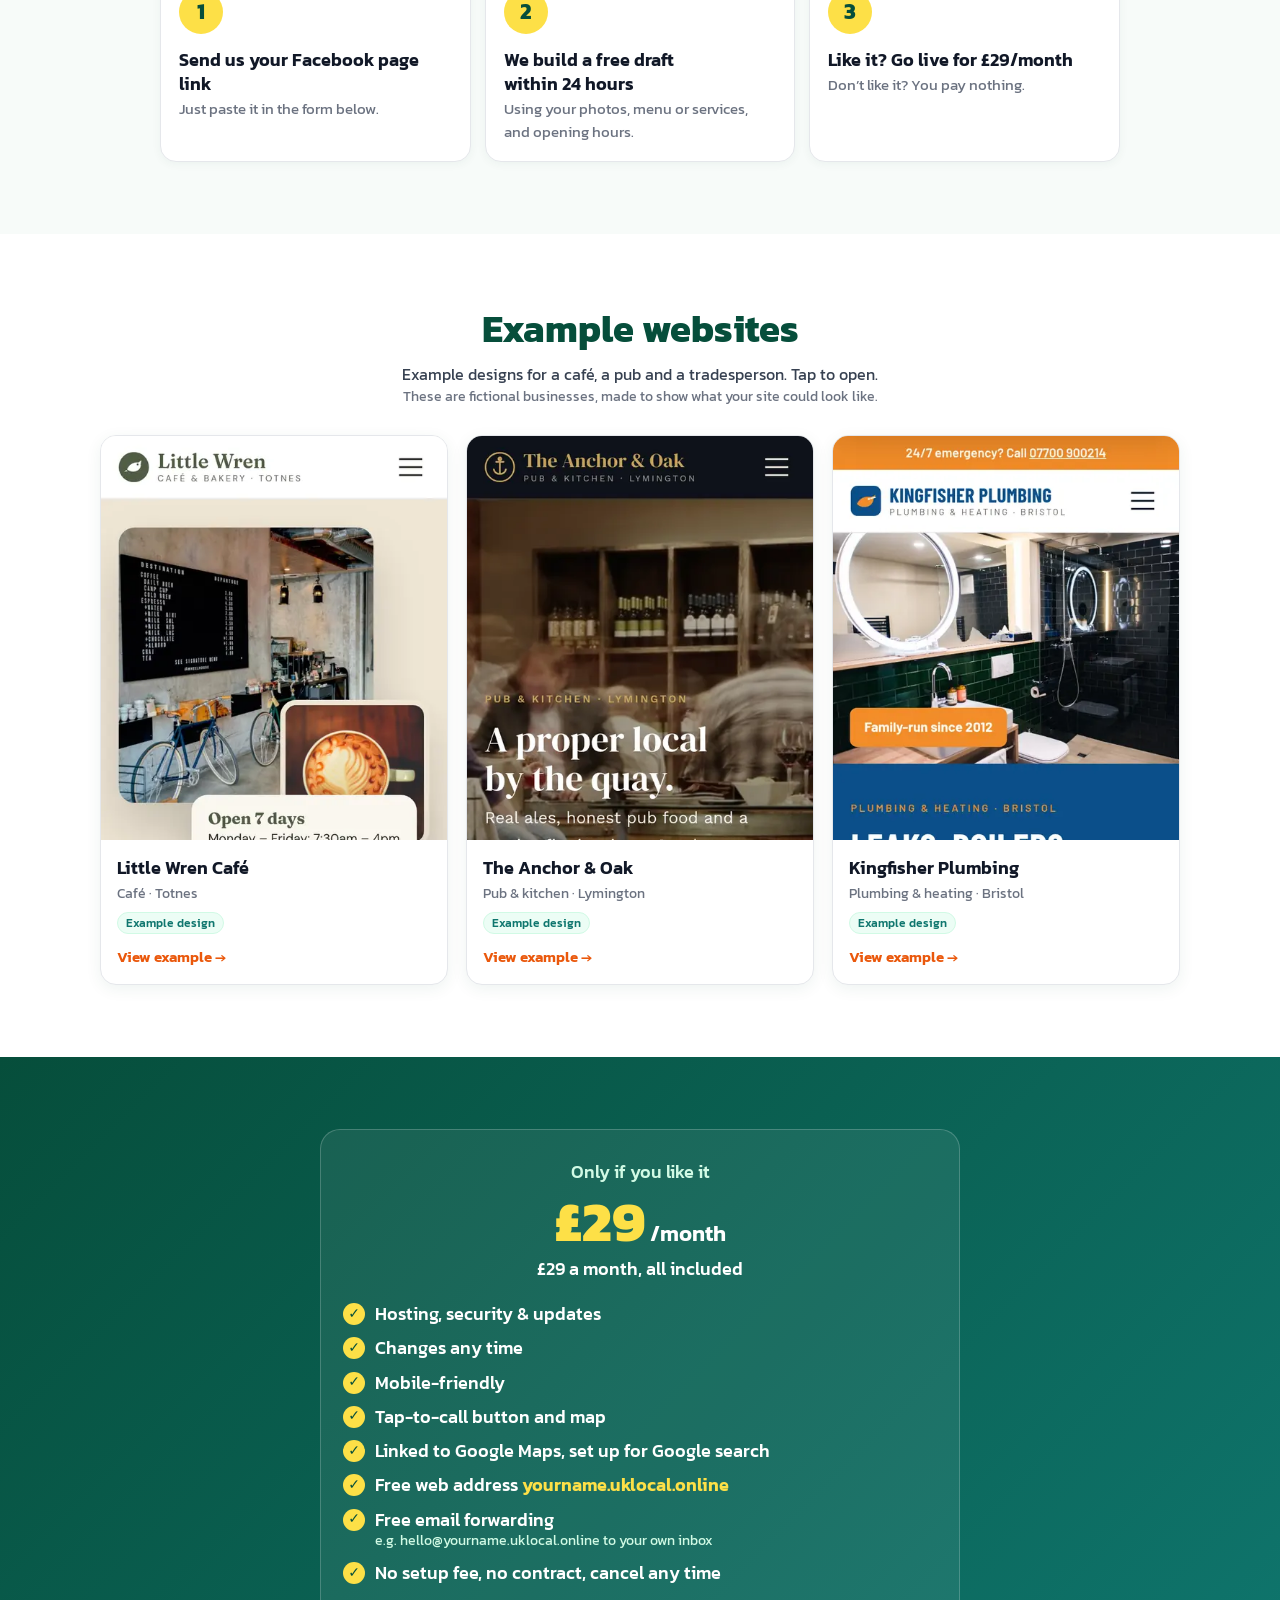
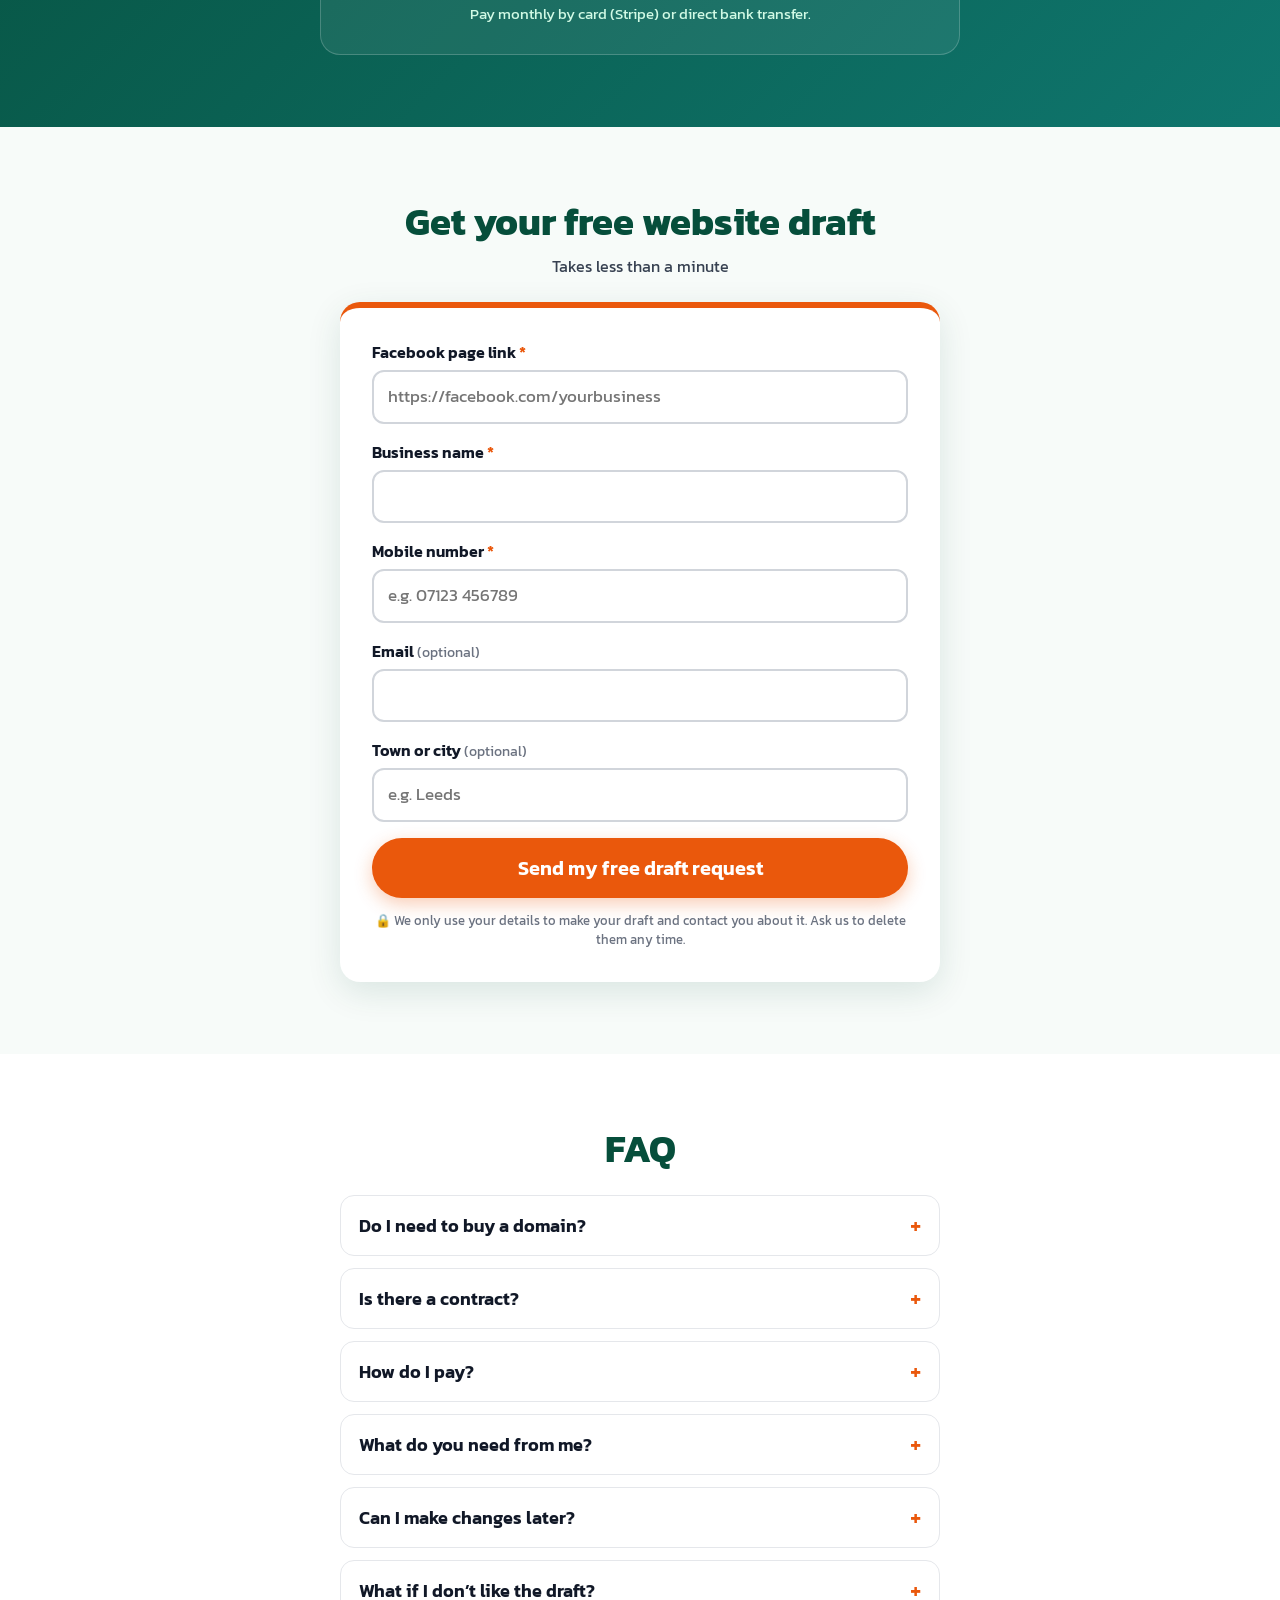
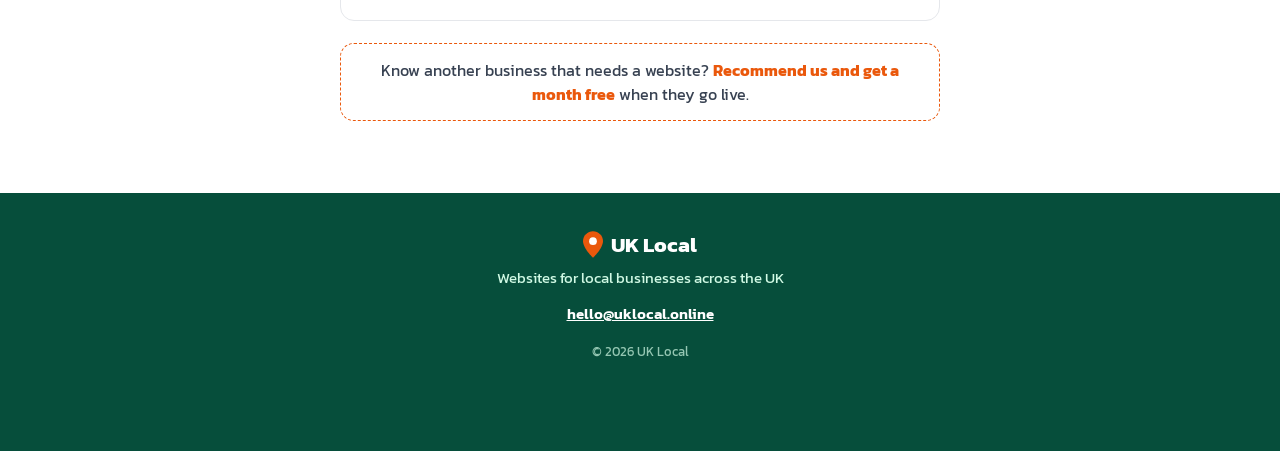
==== commit 4f776cab: "Free draft within 24 hours; email-only contact (no WhatsApp)" ====
--- a/index.html
+++ b/index.html
@@ -10,7 +10,7 @@
 <meta property="og:site_name" content="UK Local">
 <meta property="og:locale" content="en_GB">
 <meta property="og:title" content="See your business's new website, free">
-<meta property="og:description" content="Send us your Facebook page and we'll build a free draft website in 2–3 days. Like it? £29/month, all included. No setup fee, no contract.">
+<meta property="og:description" content="Send us your Facebook page and we'll build a free draft website within 24 hours. Like it? £29/month, all included. No setup fee, no contract.">
 <meta property="og:url" content="https://uklocal.online/">
 <meta property="og:image" content="https://uklocal.online/img/og-image.jpg">
 <meta property="og:image:width" content="1200">
@@ -82,7 +82,7 @@
     <h2>3 simple steps</h2>
     <ol class="step-list">
       <li><span class="num">1</span><div><b>Send us your Facebook page link</b><span class="d">Just paste it in the form below.</span></div></li>
-      <li><span class="num">2</span><div><b>We build a free draft <span class="nw">in 2–3 days</span></b><span class="d">Using your photos, menu or services, and opening hours.</span></div></li>
+      <li><span class="num">2</span><div><b>We build a free draft <span class="nw">within 24 hours</span></b><span class="d">Using your photos, menu or services, and opening hours.</span></div></li>
       <li><span class="num">3</span><div><b>Like it? Go live for <span class="nw">£29/month</span></b><span class="d">Don’t like it? You pay nothing.</span></div></li>
     </ol>
   </div>
@@ -147,7 +147,7 @@
         <p class="err" data-for="shop_name">Please enter your business name</p>
       </div>
       <div class="field">
-        <label for="contact">Mobile or WhatsApp number <span class="req">*</span></label>
+        <label for="contact">Mobile number <span class="req">*</span></label>
         <input id="contact" name="contact" type="text" autocomplete="tel" inputmode="tel" placeholder="e.g. 07123 456789" required maxlength="200">
         <p class="err" data-for="contact">Please enter a phone number</p>
       </div>
@@ -173,7 +173,7 @@
     <div class="thanks" id="thanks" hidden tabindex="-1">
       <div class="thanks-icon">✓</div>
       <h3>Thank you!</h3>
-      <p>We’ll send your free draft <span class="nw">within 2–3 days.</span></p>
+      <p>We’ll send your free draft <span class="nw">within 24 hours.</span></p>
       <p class="small">Questions? Email <a href="mailto:hello@uklocal.online">hello@uklocal.online</a></p>
     </div>
   </div>
@@ -220,15 +220,10 @@
     <p>Websites for local businesses across the UK</p>
     <p class="contacts">
       <a href="mailto:hello@uklocal.online">hello@uklocal.online</a>
-      <a href="https://wa.me/66656495277" target="_blank" rel="noopener">WhatsApp +66 65 649 5277</a>
     </p>
     <p class="copy">© 2026 UK Local</p>
   </div>
 </footer>
-
-<a class="float-wa" href="https://wa.me/66656495277" target="_blank" rel="noopener" aria-label="WhatsApp">
-  <svg viewBox="0 0 24 24" aria-hidden="true"><path fill="currentColor" d="M12 2a10 10 0 0 0-8.6 15.1L2 22l5-1.3A10 10 0 1 0 12 2zm5.6 14.2c-.2.7-1.4 1.3-2 1.4-.5.1-1.2.1-1.9-.1a17 17 0 0 1-1.7-.6 13.4 13.4 0 0 1-5.2-4.6c-.6-.8-1.3-2.1-1.3-3.5s.7-2.1 1-2.4c.3-.3.6-.4.8-.4h.6c.2 0 .4 0 .6.5l.9 2.1c.1.2.1.4 0 .5l-.3.5-.4.5c-.1.1-.3.3-.1.6.2.3.8 1.3 1.6 2.1 1.1 1 2 1.3 2.3 1.4.3.1.5.1.6-.1l.9-1.1c.2-.3.4-.2.6-.1l2 1c.3.1.5.2.5.3.1.2.1.7-.1 1.4z"/></svg>
-</a>
 
 <script src="app.js" defer></script>
 </body>
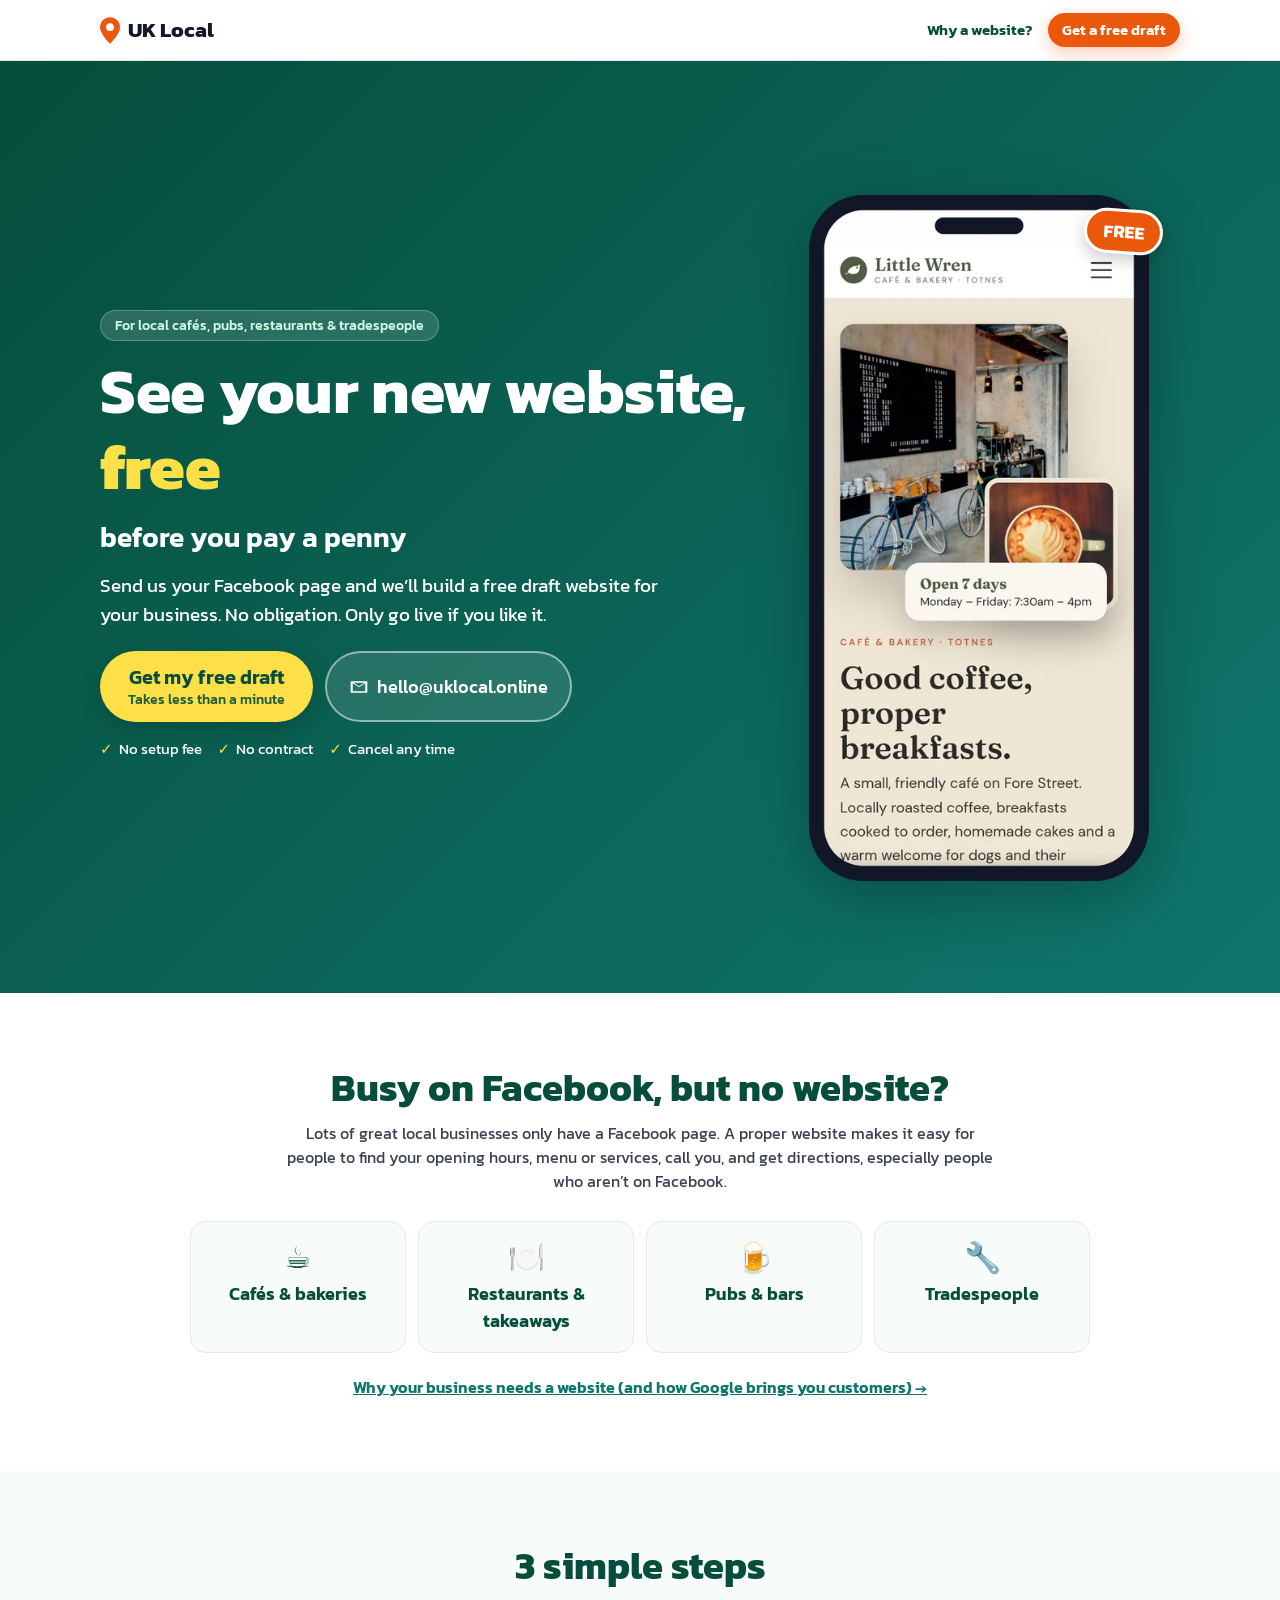
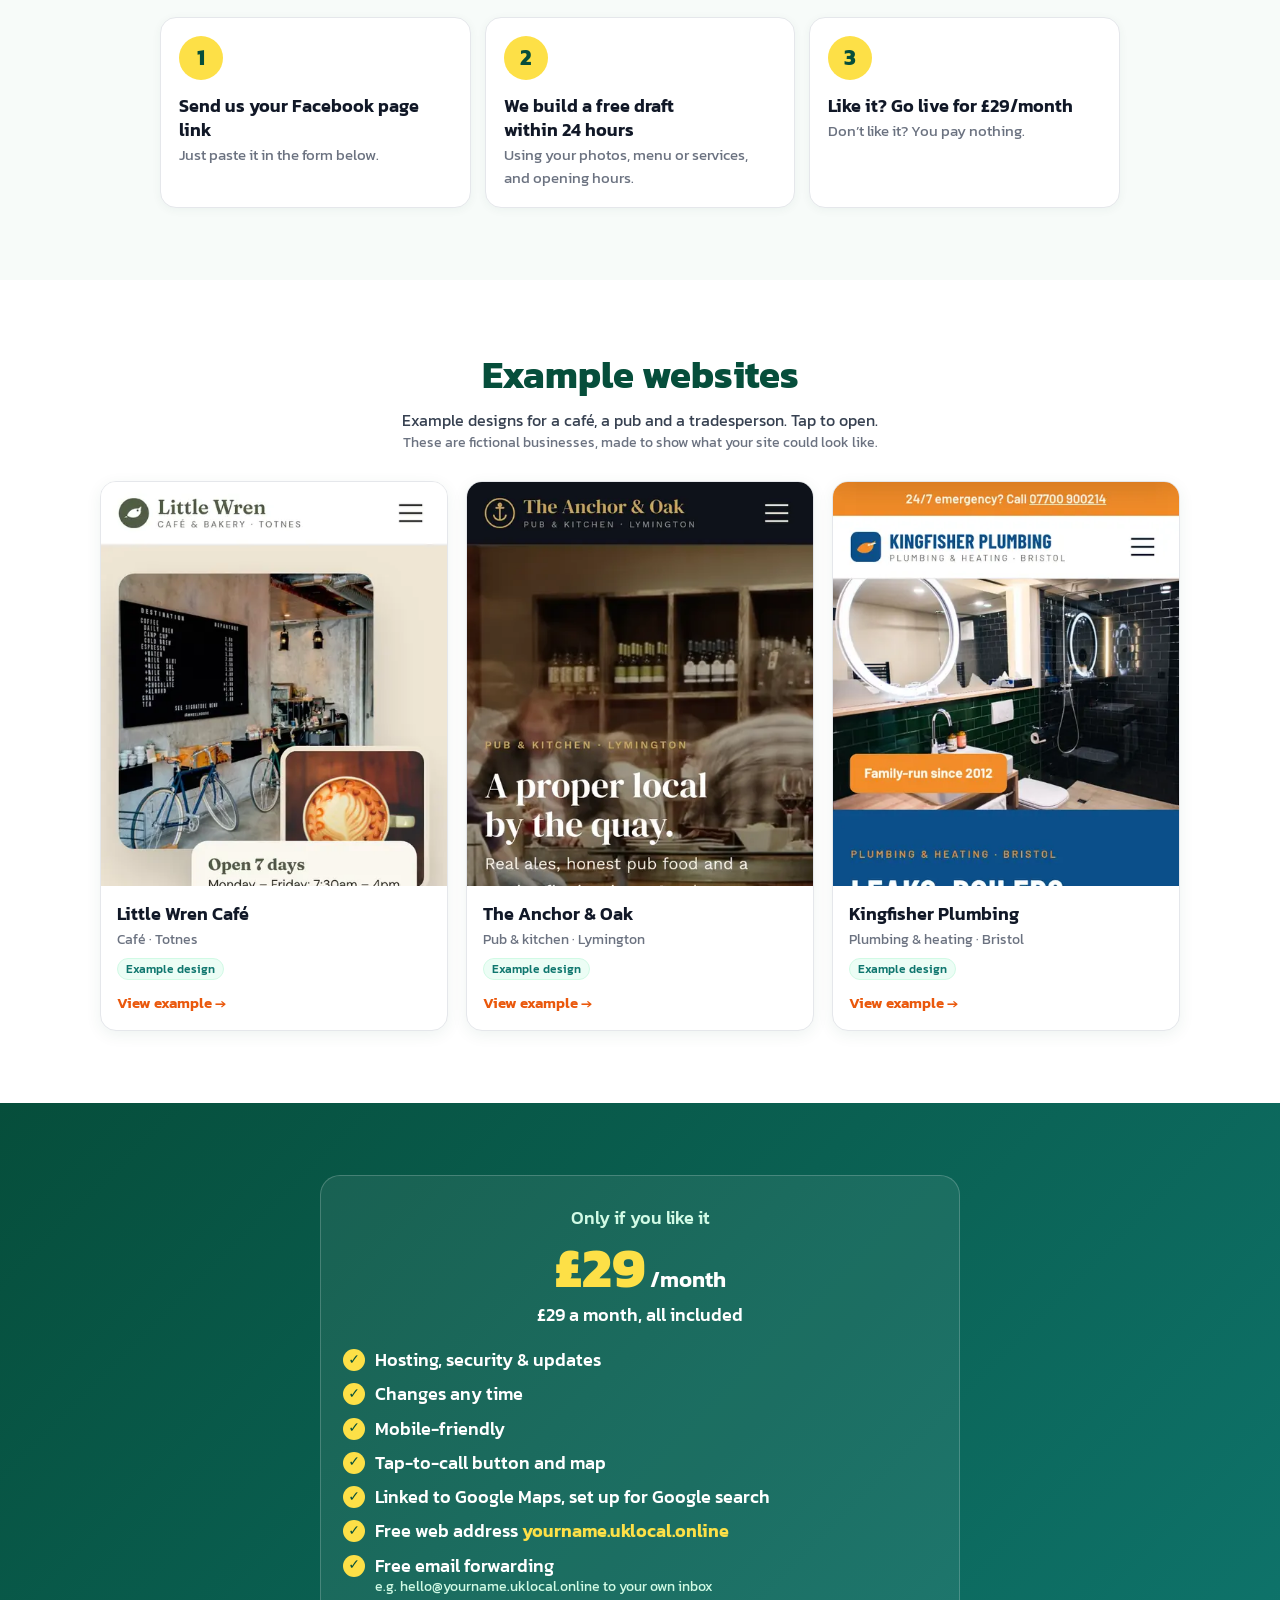
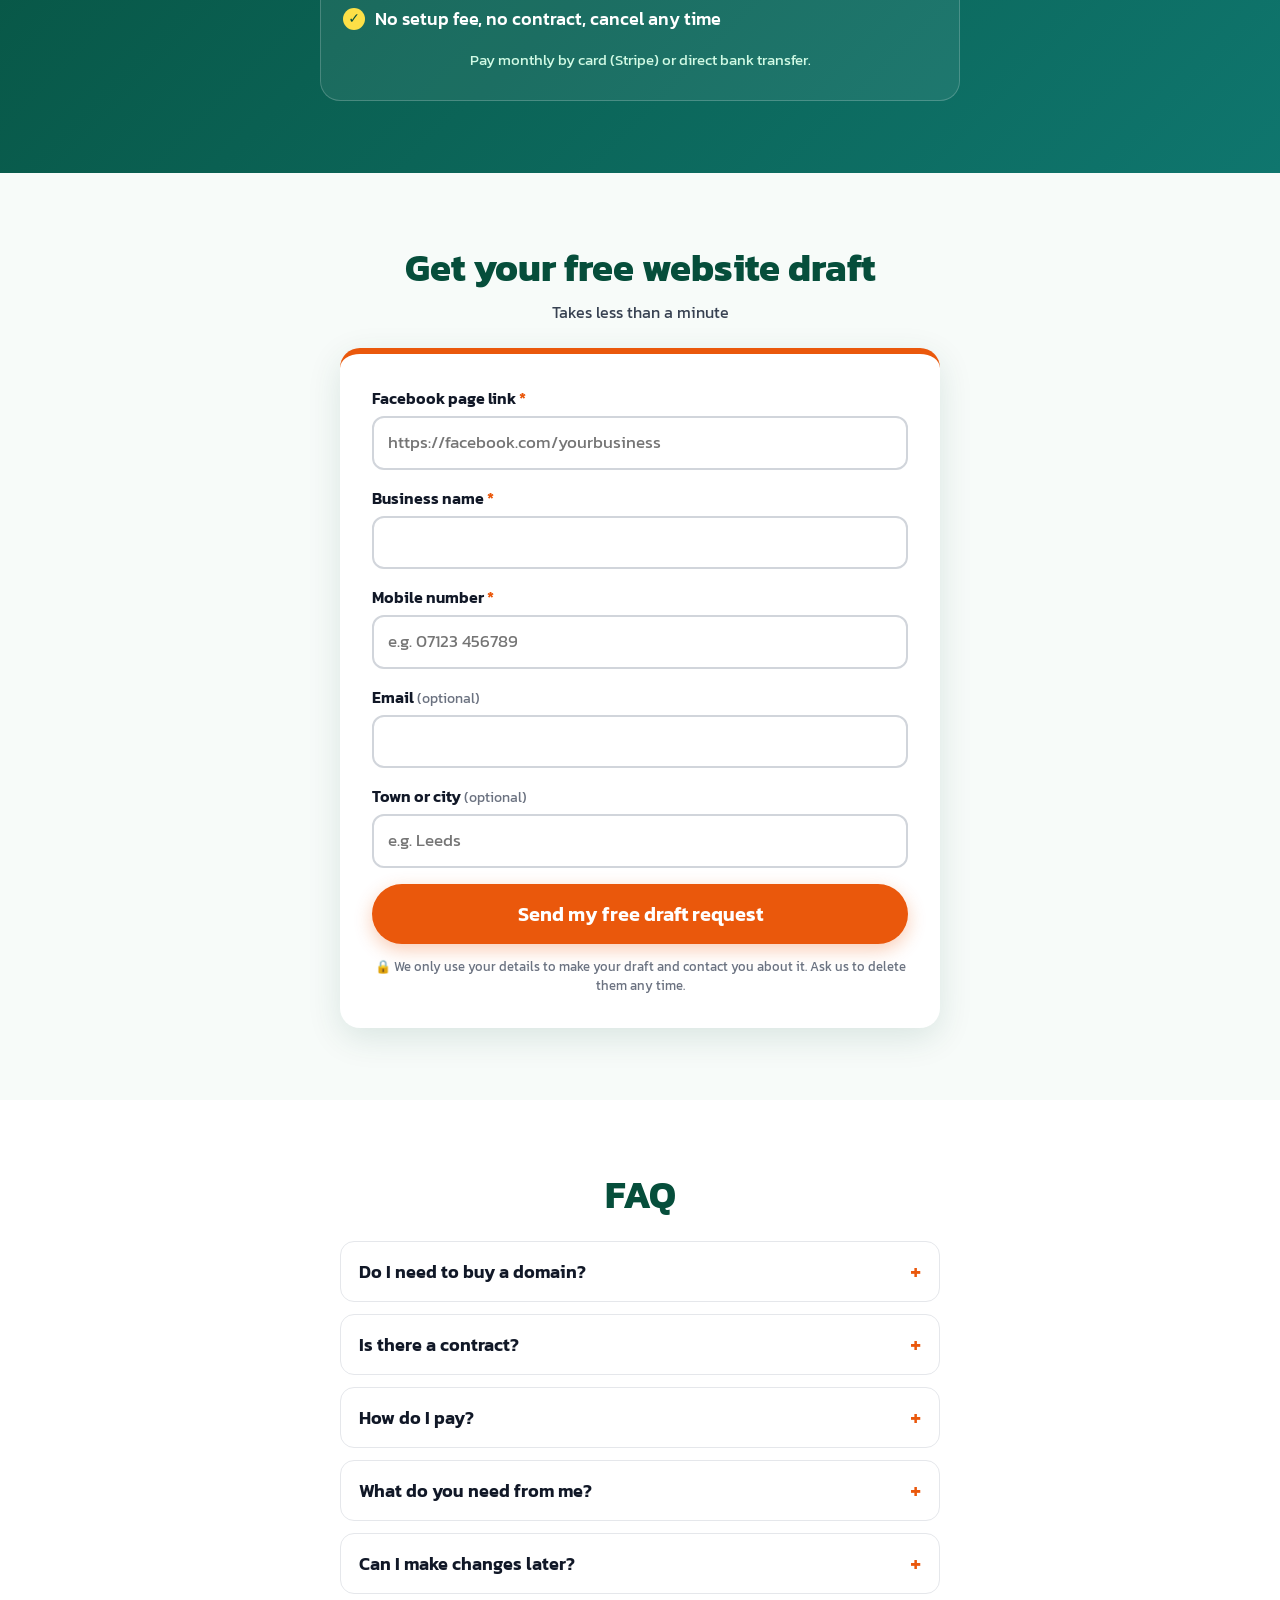
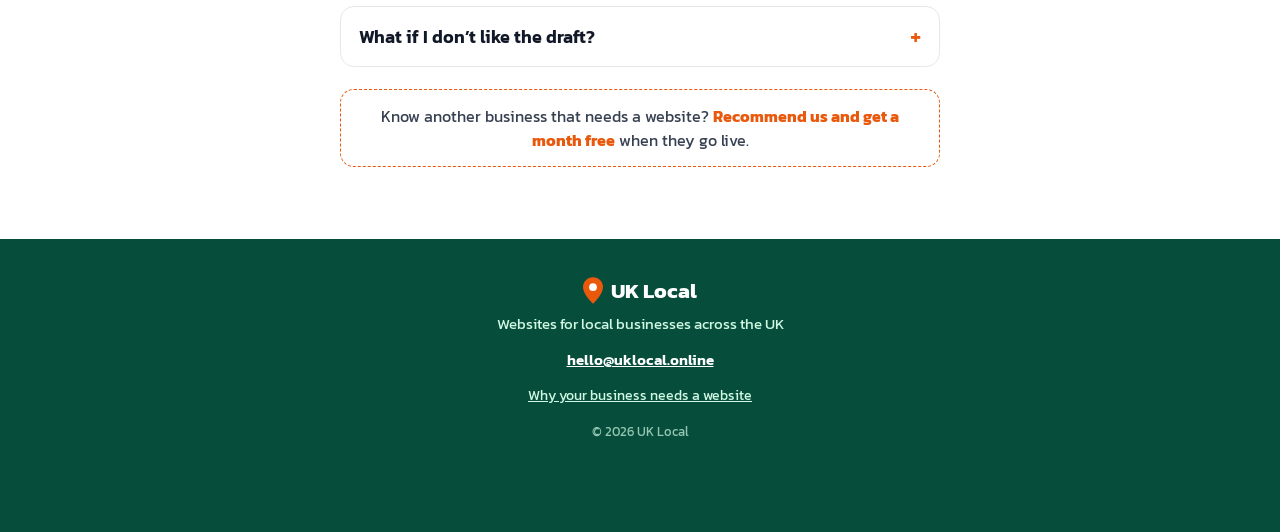
==== commit c121406b: "Add /why/ explainer page (Why your business needs a website) + links from home" ====
--- a/index.html
+++ b/index.html
@@ -37,7 +37,7 @@
       <svg class="pin" viewBox="0 0 24 32" aria-hidden="true"><path d="M12 0C5.4 0 0 5.3 0 11.9 0 20.8 12 32 12 32s12-11.2 12-20.1C24 5.3 18.6 0 12 0z" fill="#EA580C"/><circle cx="12" cy="12" r="4.6" fill="#fff"/></svg>
       <span>UK Local</span>
     </a>
-    <a class="btn btn-sm btn-orange" href="#form">Get a free draft</a>
+    <div class="top-r"><a class="nav-link" href="why/">Why a website?</a><a class="btn btn-sm btn-orange" href="#form">Get a free draft</a></div>
   </div>
 </header>
 
@@ -74,6 +74,7 @@
     <h2>Busy on Facebook, but no website?</h2>
     <p class="sub">Lots of great local businesses only have a Facebook page. A proper website makes it easy for people to find your opening hours, menu or services, call you, and get directions, especially people who aren’t on Facebook.</p>
     <ul class="tiles"><li><span aria-hidden="true">☕</span>Cafés &amp; bakeries</li><li><span aria-hidden="true">🍽️</span>Restaurants &amp; takeaways</li><li><span aria-hidden="true">🍺</span>Pubs &amp; bars</li><li><span aria-hidden="true">🔧</span>Tradespeople</li></ul>
+    <p class="why-link"><a href="why/">Why your business needs a website (and how Google brings you customers) →</a></p>
   </div>
 </section>
 
@@ -221,6 +222,7 @@
     <p class="contacts">
       <a href="mailto:hello@uklocal.online">hello@uklocal.online</a>
     </p>
+    <p class="foot-links"><a href="why/">Why your business needs a website</a></p>
     <p class="copy">© 2026 UK Local</p>
   </div>
 </footer>
--- a/style.css
+++ b/style.css
@@ -182,4 +182,12 @@
 .ref{margin:22px auto 0;max-width:640px;text-align:center;background:#fff;border:1px dashed var(--or);border-radius:14px;padding:14px 18px;color:var(--ink2);font-size:16px}
 .ref b{color:var(--or)}
 .foot .contacts a{word-break:break-all}
+.top-r{display:flex;align-items:center;gap:16px}
+.nav-link{display:none;color:var(--g9);font-weight:600;font-size:15px;text-decoration:none}
+.nav-link:hover{color:var(--or)}
+.why-link{text-align:center;margin:22px 0 0;font-size:16px}
+.why-link a{color:var(--g7);font-weight:600}
+.foot-links{margin-top:6px!important}
+.foot-links a{color:var(--mint);font-size:14px}
+@media (min-width:560px){.nav-link{display:inline}}
 @media (min-width:640px){.tiles{grid-template-columns:repeat(4,1fr)}}
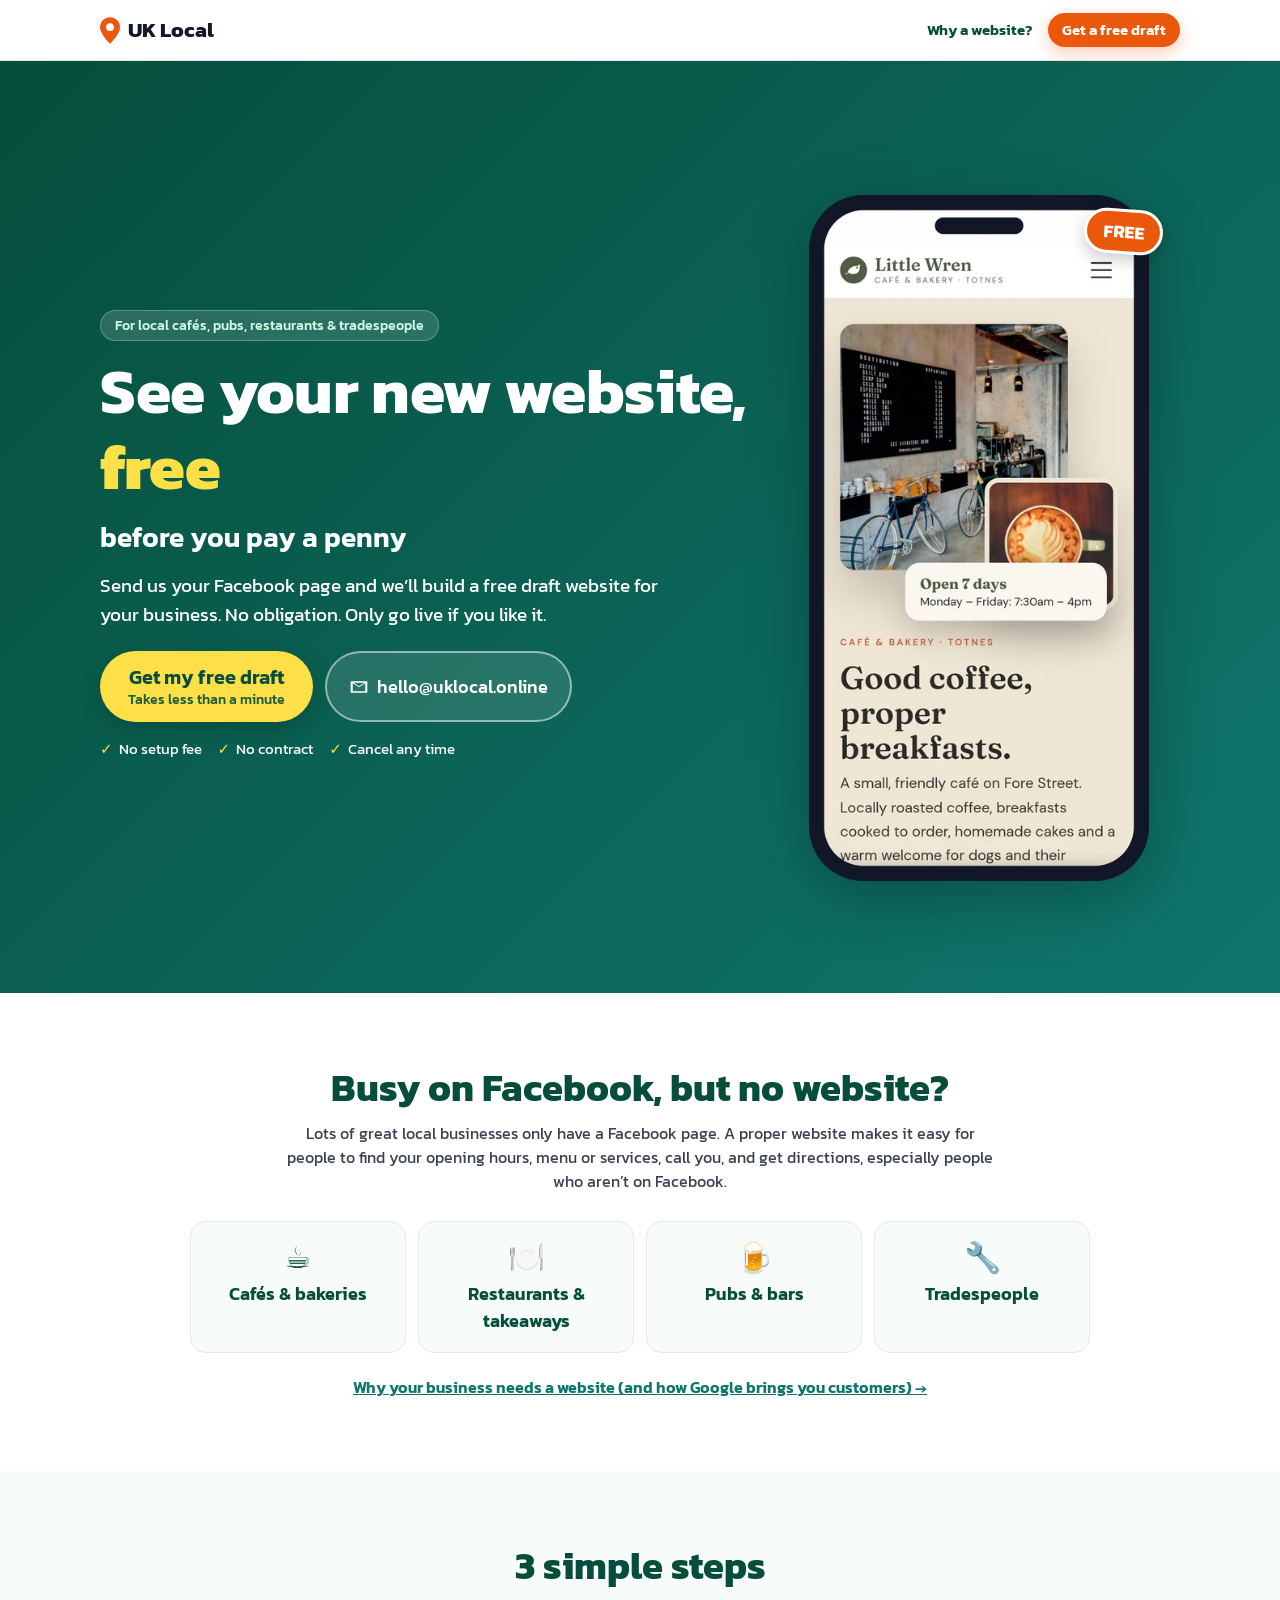
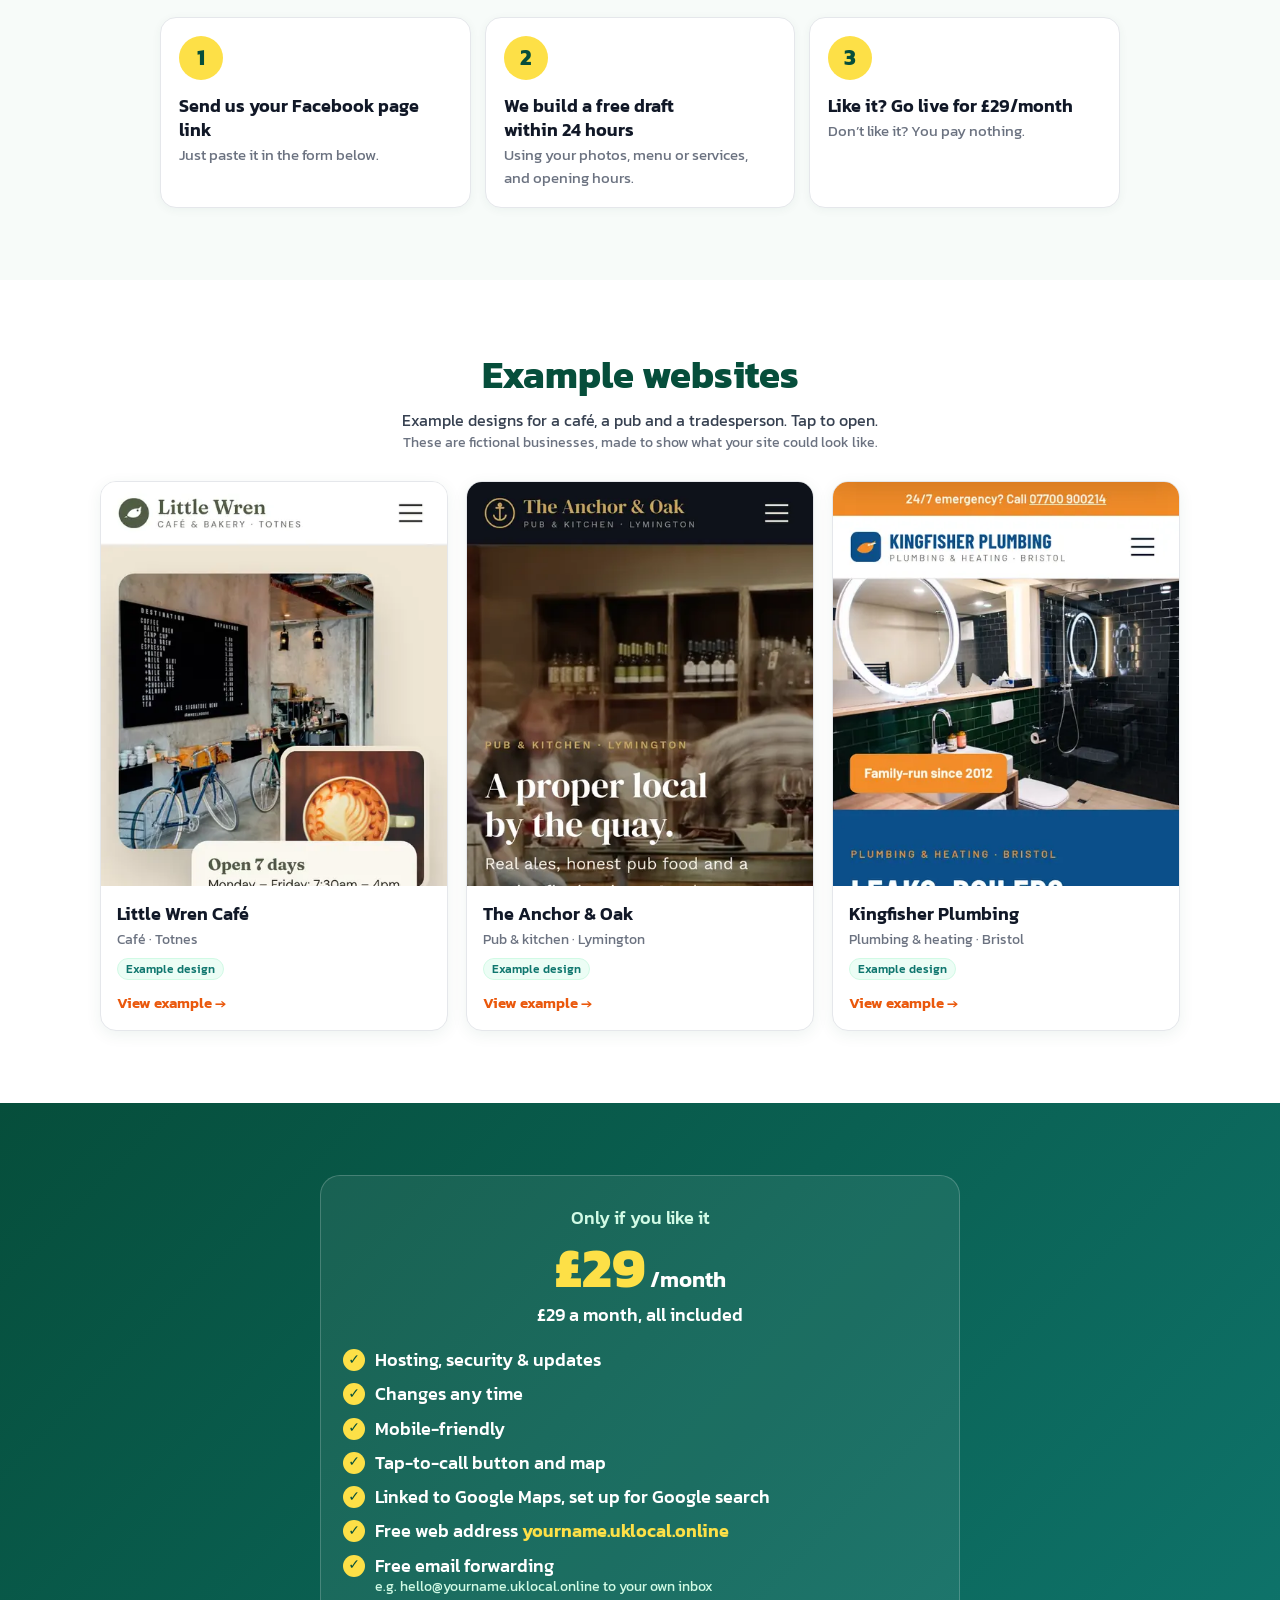
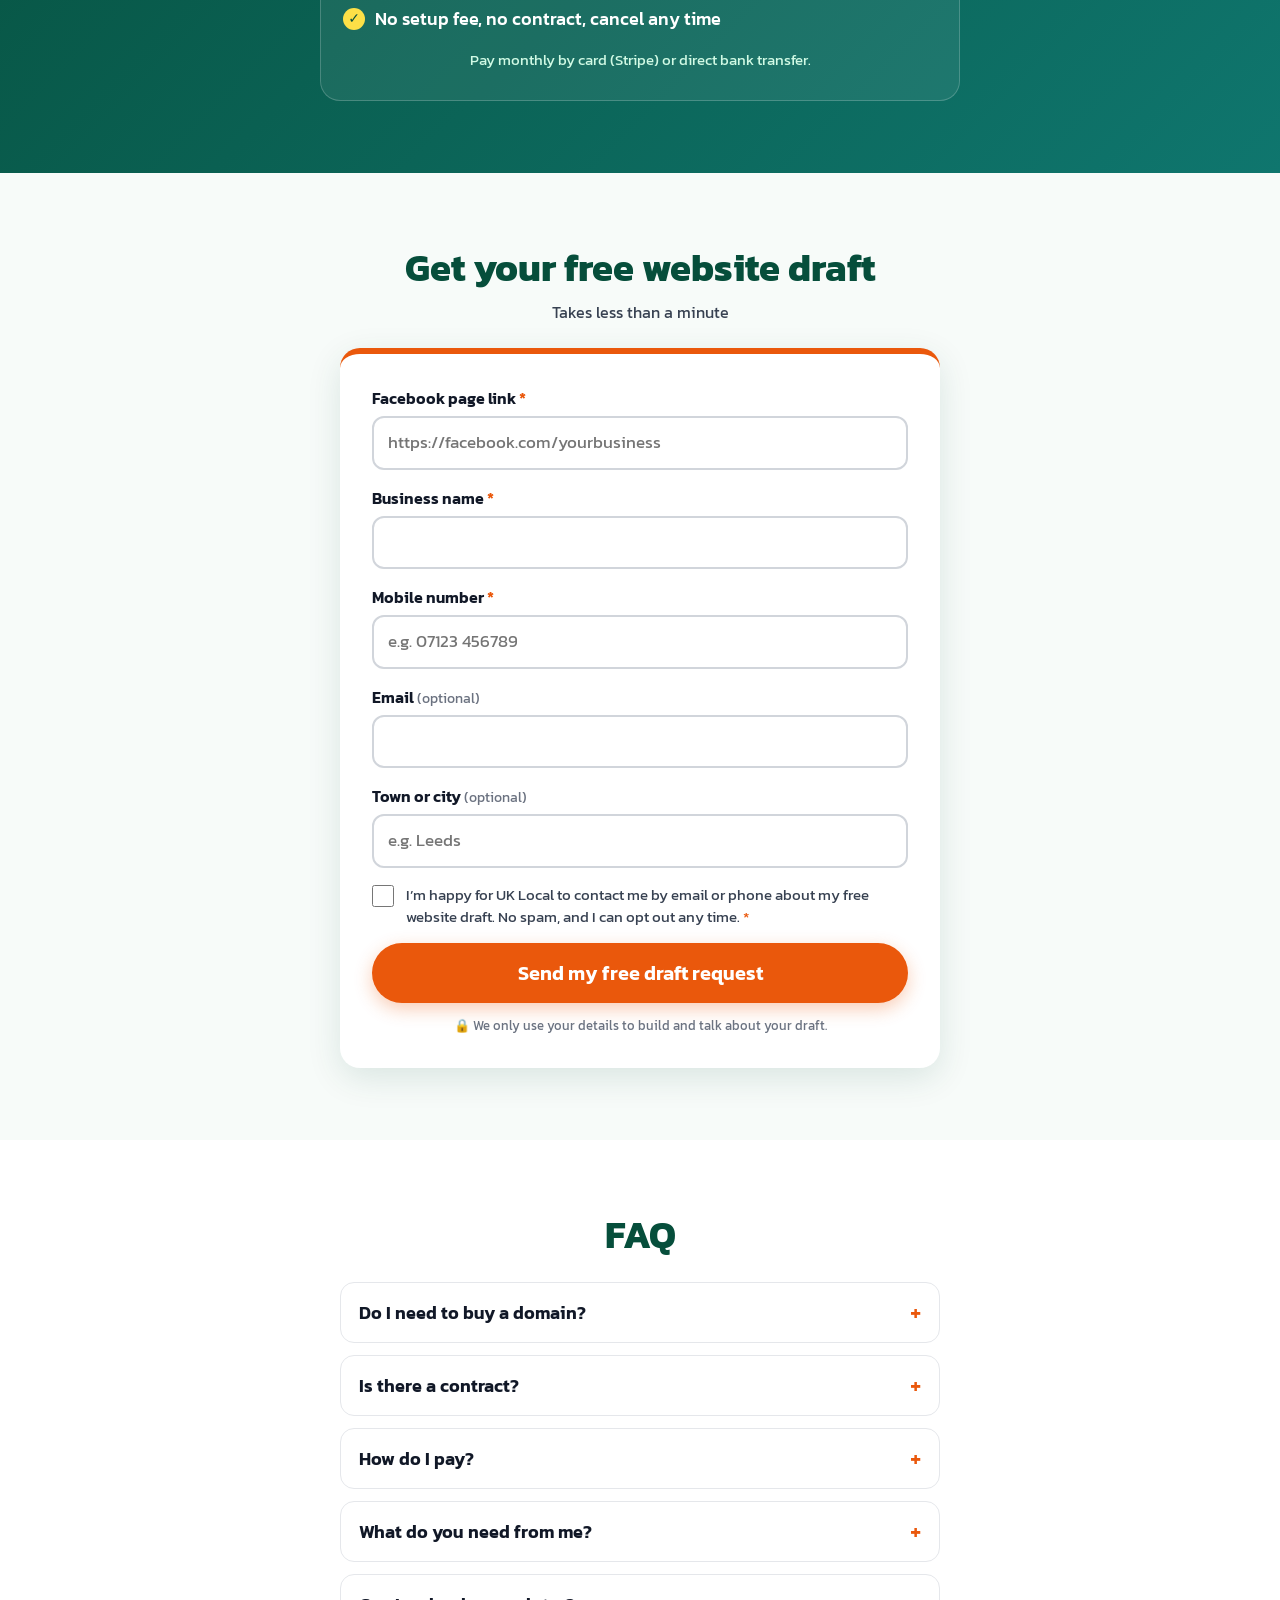
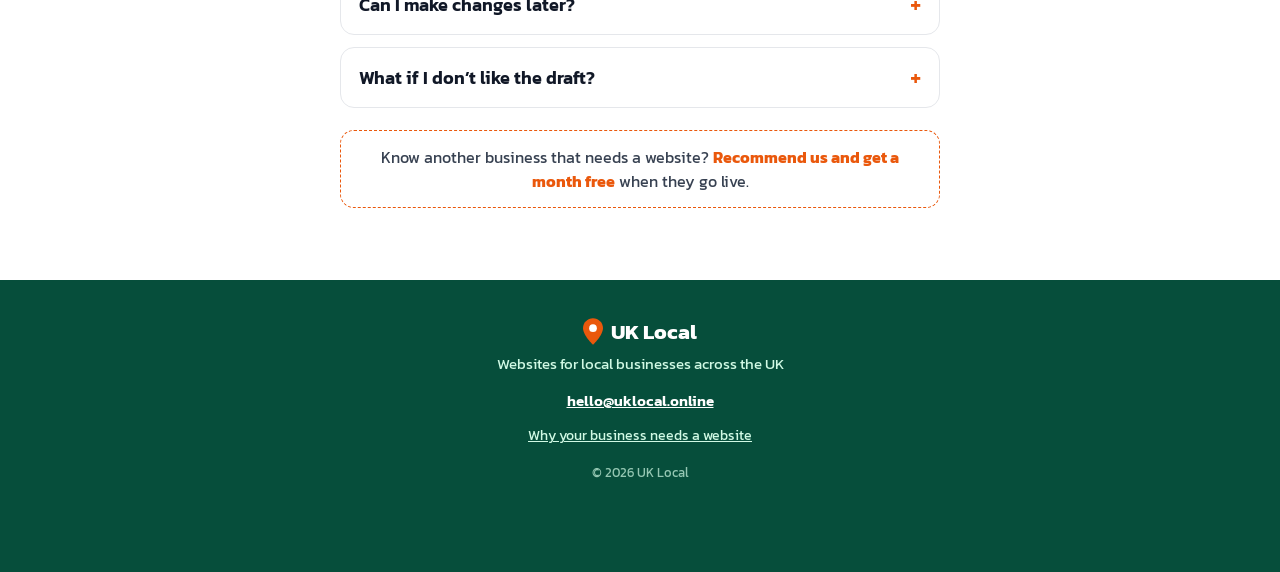
==== commit 10d2c1b3: "Required consent tick box on draft form; shorter privacy note" ====
--- a/index.html
+++ b/index.html
@@ -161,6 +161,10 @@
         <label for="city">Town or city <span class="opt">(optional)</span></label>
         <input id="city" name="city" type="text" autocomplete="address-level2" placeholder="e.g. Leeds" maxlength="100">
       </div>
+      <div class="field field-check">
+        <label class="check" for="consent"><input id="consent" name="consent" type="checkbox" required><span>I’m happy for UK Local to contact me by email or phone about my free website draft. No spam, and I can opt out any time. <span class="req">*</span></span></label>
+        <p class="err" data-for="consent">Please tick the box so we can contact you about your draft</p>
+      </div>
       <!-- honeypot: humans never see or fill this -->
       <div class="hp" aria-hidden="true">
         <label for="website">Website</label>
@@ -168,7 +172,7 @@
       </div>
       <button class="btn btn-orange btn-lg btn-block" type="submit" id="submitBtn">Send my free draft request</button>
       <p class="form-error" id="formError" hidden></p>
-      <p class="privacy">🔒 We only use your details to make your draft and contact you about it. Ask us to delete them any time.</p>
+      <p class="privacy">🔒 We only use your details to build and talk about your draft.</p>
     </form>
 
     <div class="thanks" id="thanks" hidden tabindex="-1">
--- a/style.css
+++ b/style.css
@@ -165,6 +165,19 @@
 .step-list b .nw{display:inline}
 .card-b .tag{display:inline-block;align-self:flex-start;margin-top:4px;font-size:12px;font-weight:500;color:var(--g7);background:var(--mint2);border:1px solid var(--mint);border-radius:999px;padding:1px 8px}
 
+/* links to /why/ explainer */
+.top-r{display:flex;align-items:center;gap:16px}
+.nav-link{display:none;color:var(--g9);font-weight:600;font-size:15px;text-decoration:none;line-height:1.2}
+.nav-link span{display:block;font-size:12px;font-weight:400;color:var(--mut)}
+.nav-link:hover{color:var(--or)}
+.why-link{text-align:center;margin:22px 0 0;font-size:16px}
+.why-link a{color:var(--g7);font-weight:600}
+.why-link a span{display:block;font-weight:400;font-size:14px;color:var(--mut)}
+.foot-links{margin-top:6px!important}
+.foot-links a{color:var(--mint);font-size:14px}
+.foot-links a span{display:inline;font-size:13px}
+@media (min-width:600px){.nav-link{display:block}}
+
 /* English-only additions for UK Local / Oz Local */
 body{font-family:Kanit,system-ui,sans-serif}
 .btn-mail{flex-direction:row;gap:8px;background:rgba(255,255,255,.12);color:#fff;border:2px solid rgba(255,255,255,.5);font-weight:500}
@@ -188,6 +201,11 @@
 .why-link{text-align:center;margin:22px 0 0;font-size:16px}
 .why-link a{color:var(--g7);font-weight:600}
 .foot-links{margin-top:6px!important}
+.field-check{margin-top:4px}
+.check{display:flex;gap:12px;align-items:flex-start;font-weight:400;font-size:15px;line-height:1.45;color:var(--ink2);cursor:pointer;margin:0}
+.check input[type=checkbox]{-webkit-appearance:checkbox;appearance:auto;flex:none;width:22px;height:22px;margin:1px 0 0;padding:0;border:0;box-shadow:none;accent-color:var(--g7);cursor:pointer}
+.field.invalid .check{color:#991B1B}
+.field.invalid .check input[type=checkbox]{outline:2px solid #DC2626;outline-offset:2px;background:none}
 .foot-links a{color:var(--mint);font-size:14px}
 @media (min-width:560px){.nav-link{display:inline}}
 @media (min-width:640px){.tiles{grid-template-columns:repeat(4,1fr)}}
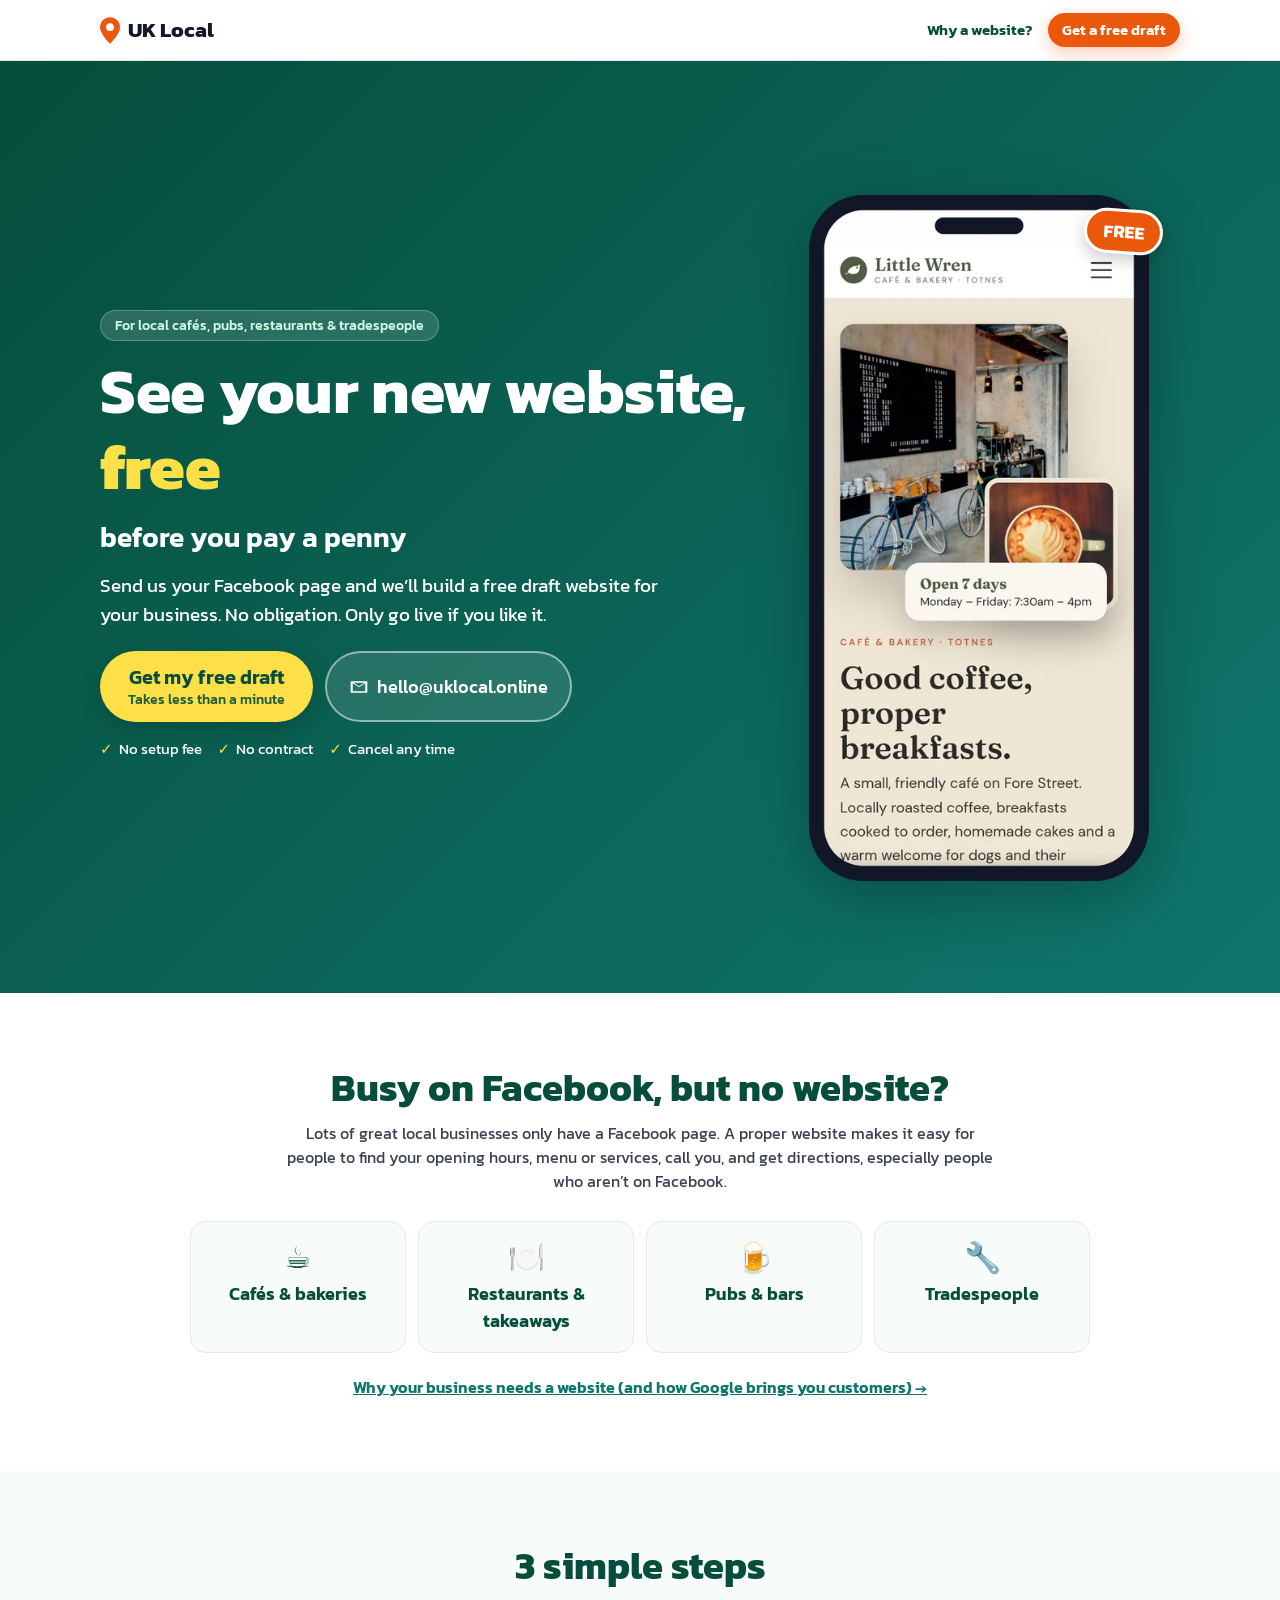
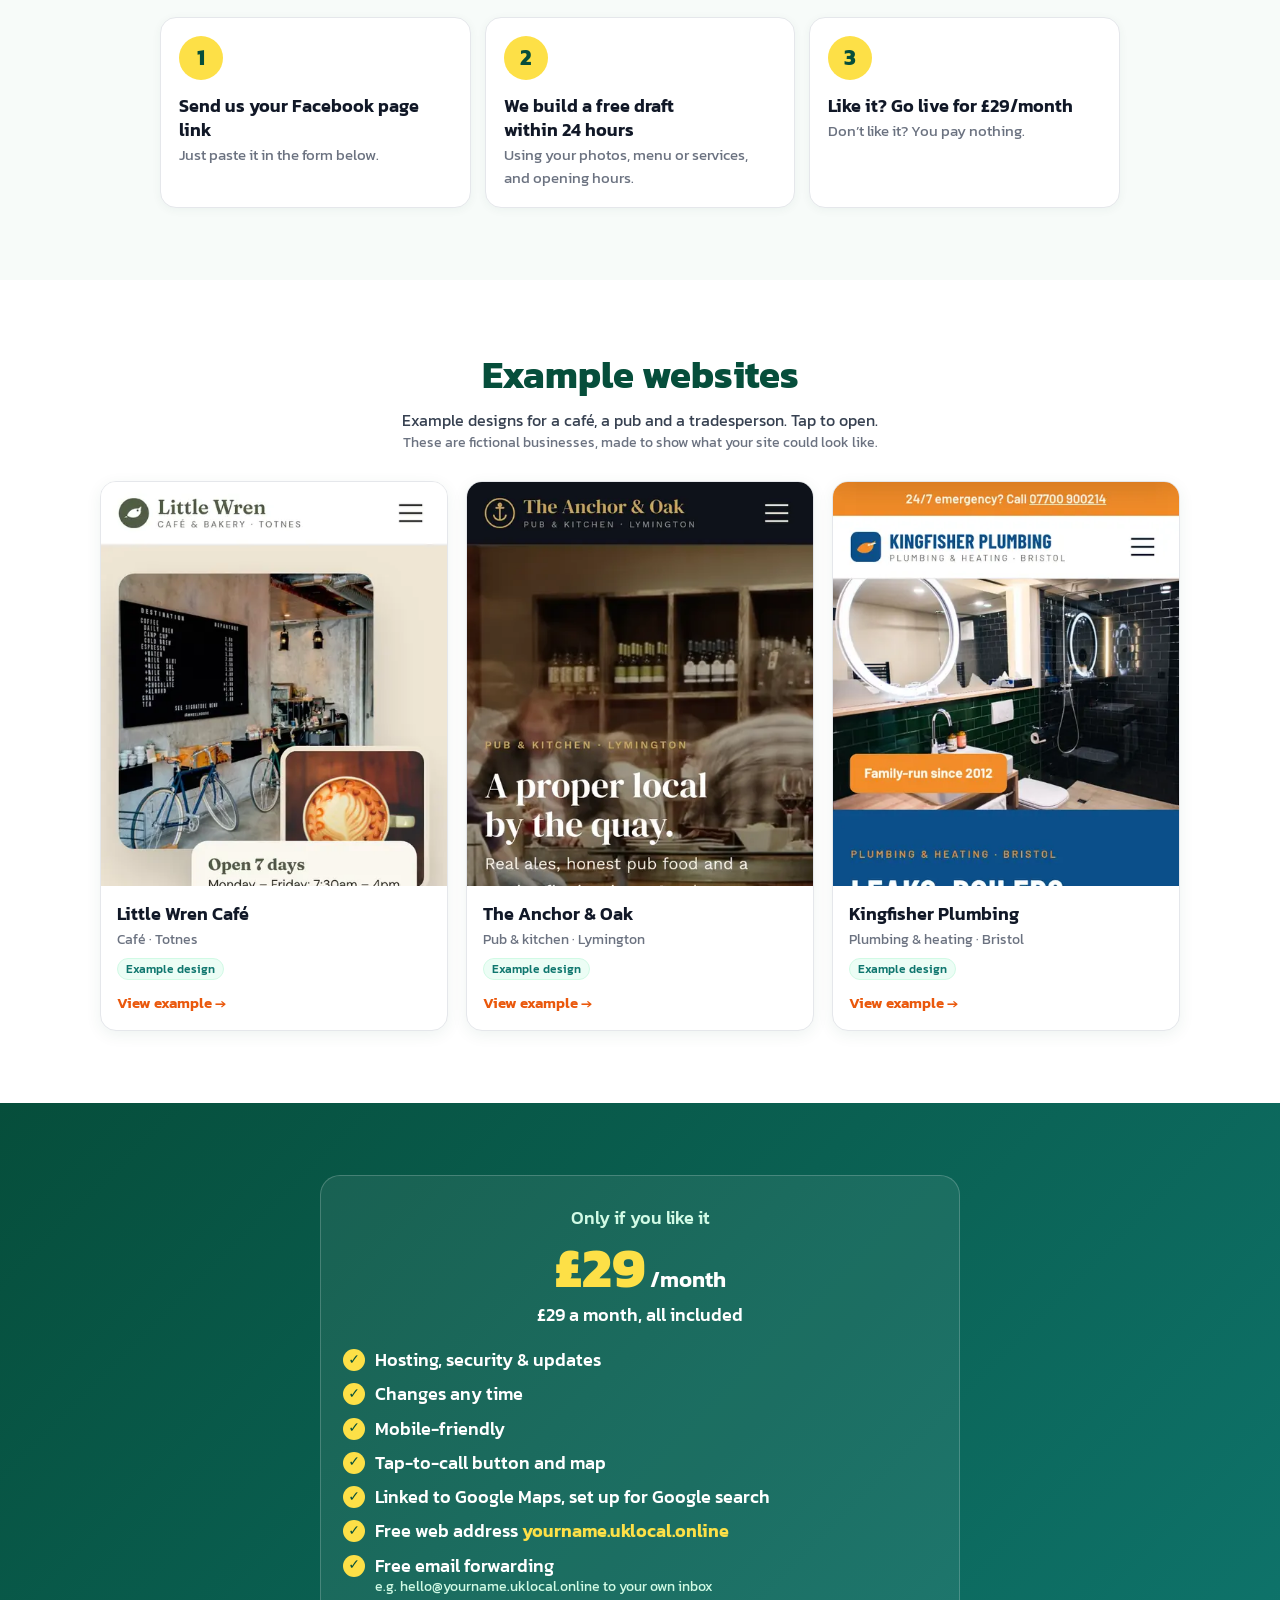
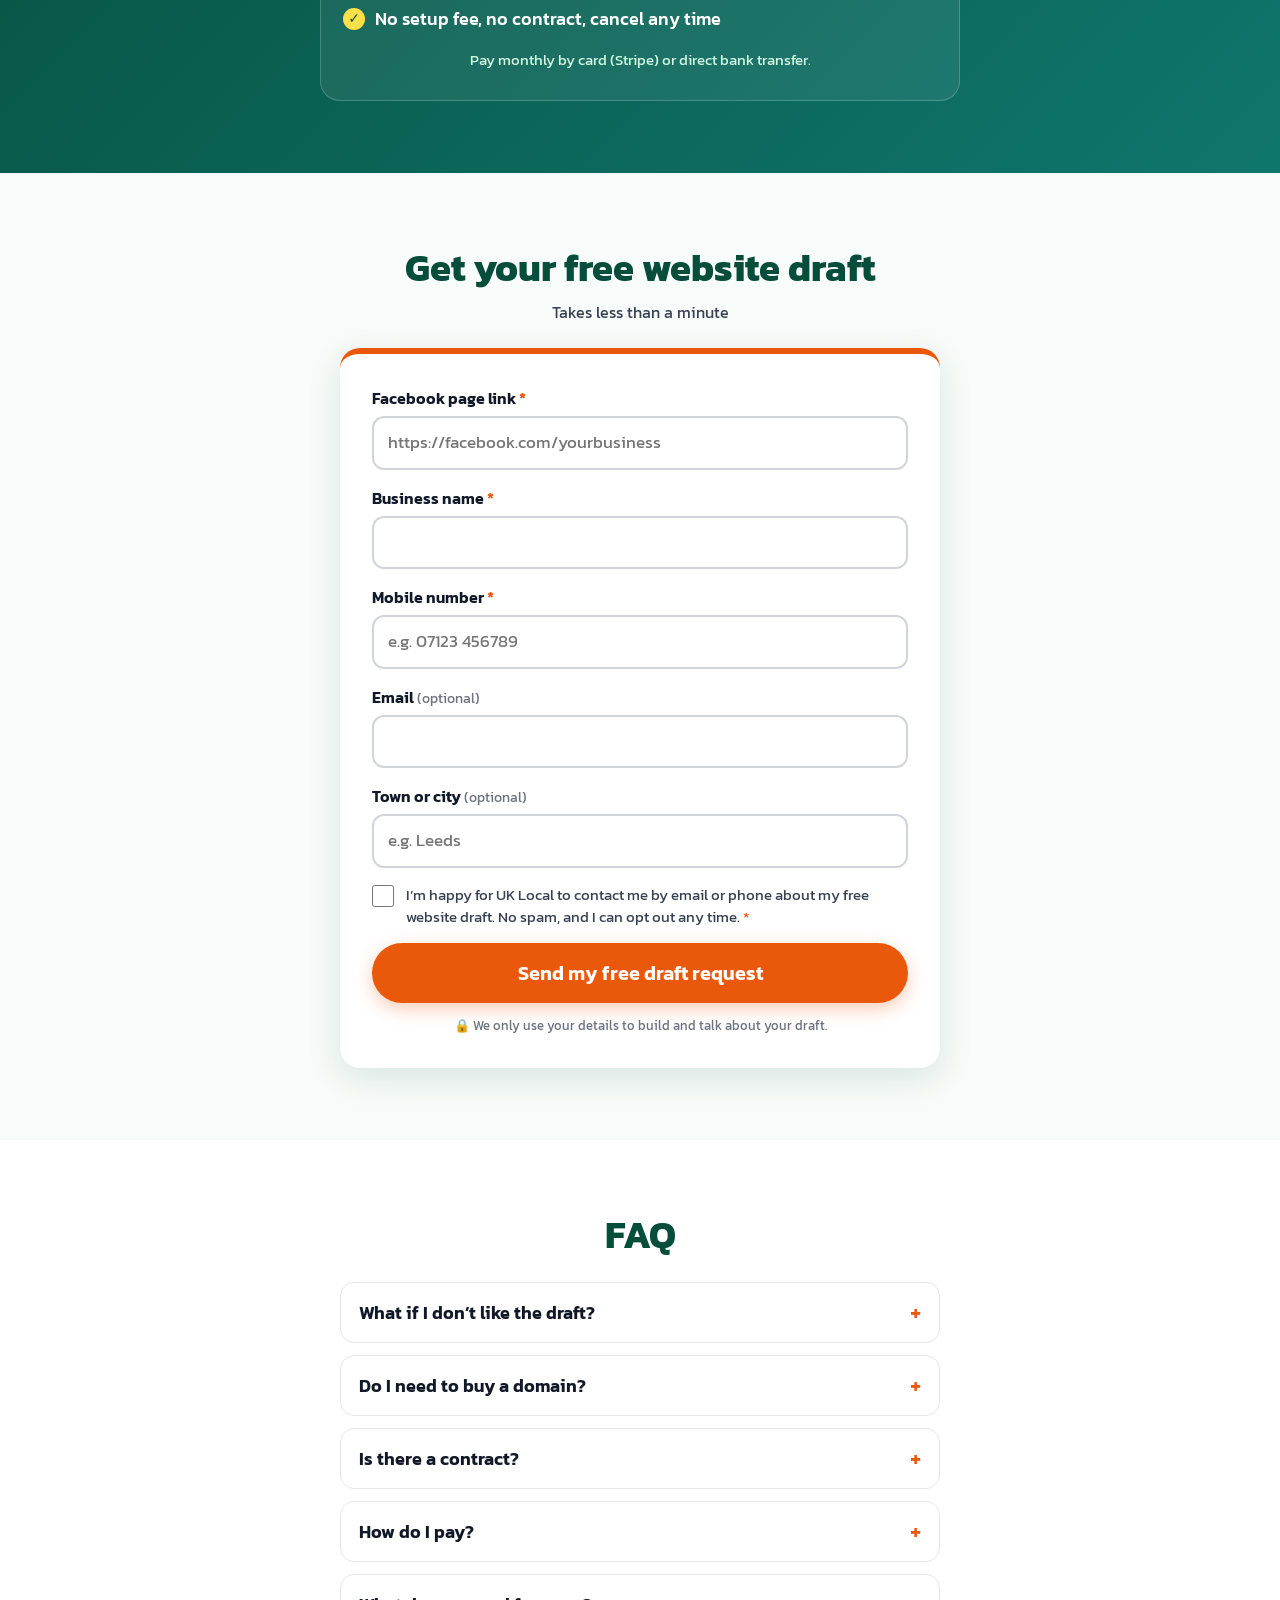
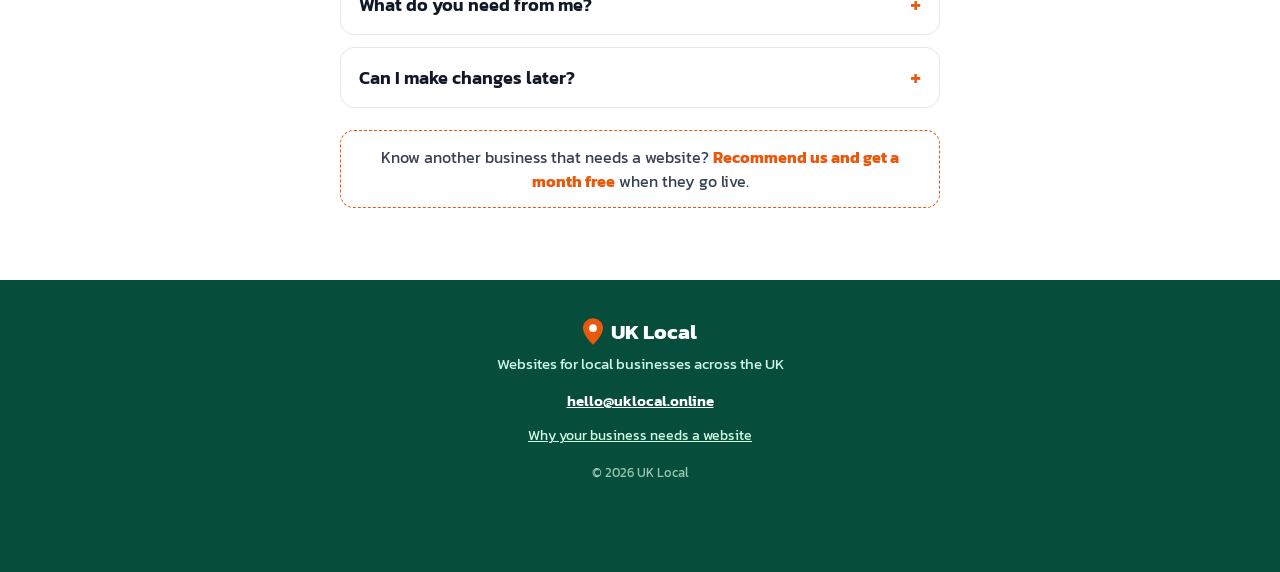
==== commit 24986d4a: "FAQ: 'What if I don't like the draft?' - free redo in a style you like (moved to top)" ====
--- a/index.html
+++ b/index.html
@@ -188,6 +188,10 @@
   <div class="wrap narrow">
     <h2>FAQ</h2>
     <details>
+      <summary>What if I don’t like the draft?</summary>
+      <p>You pay nothing. The draft is free, with no obligation. Just <a href="mailto:hello@uklocal.online">email us</a> a sample of a website you like and we’ll redo it in that style.</p>
+    </details>
+    <details>
       <summary>Do I need to buy a domain?</summary>
       <p>No. You get a free web address: yourname.uklocal.online.</p>
     </details>
@@ -206,10 +210,6 @@
     <details>
       <summary>Can I make changes later?</summary>
       <p>Yes. Changes are included. Just email us what you’d like updated, such as new prices, photos or opening hours.</p>
-    </details>
-    <details>
-      <summary>What if I don’t like the draft?</summary>
-      <p>You pay nothing. The draft is free, with no obligation.</p>
     </details>
     <p class="ref">Know another business that needs a website? <b>Recommend us and get a month free</b> when they go live.</p>
   </div>
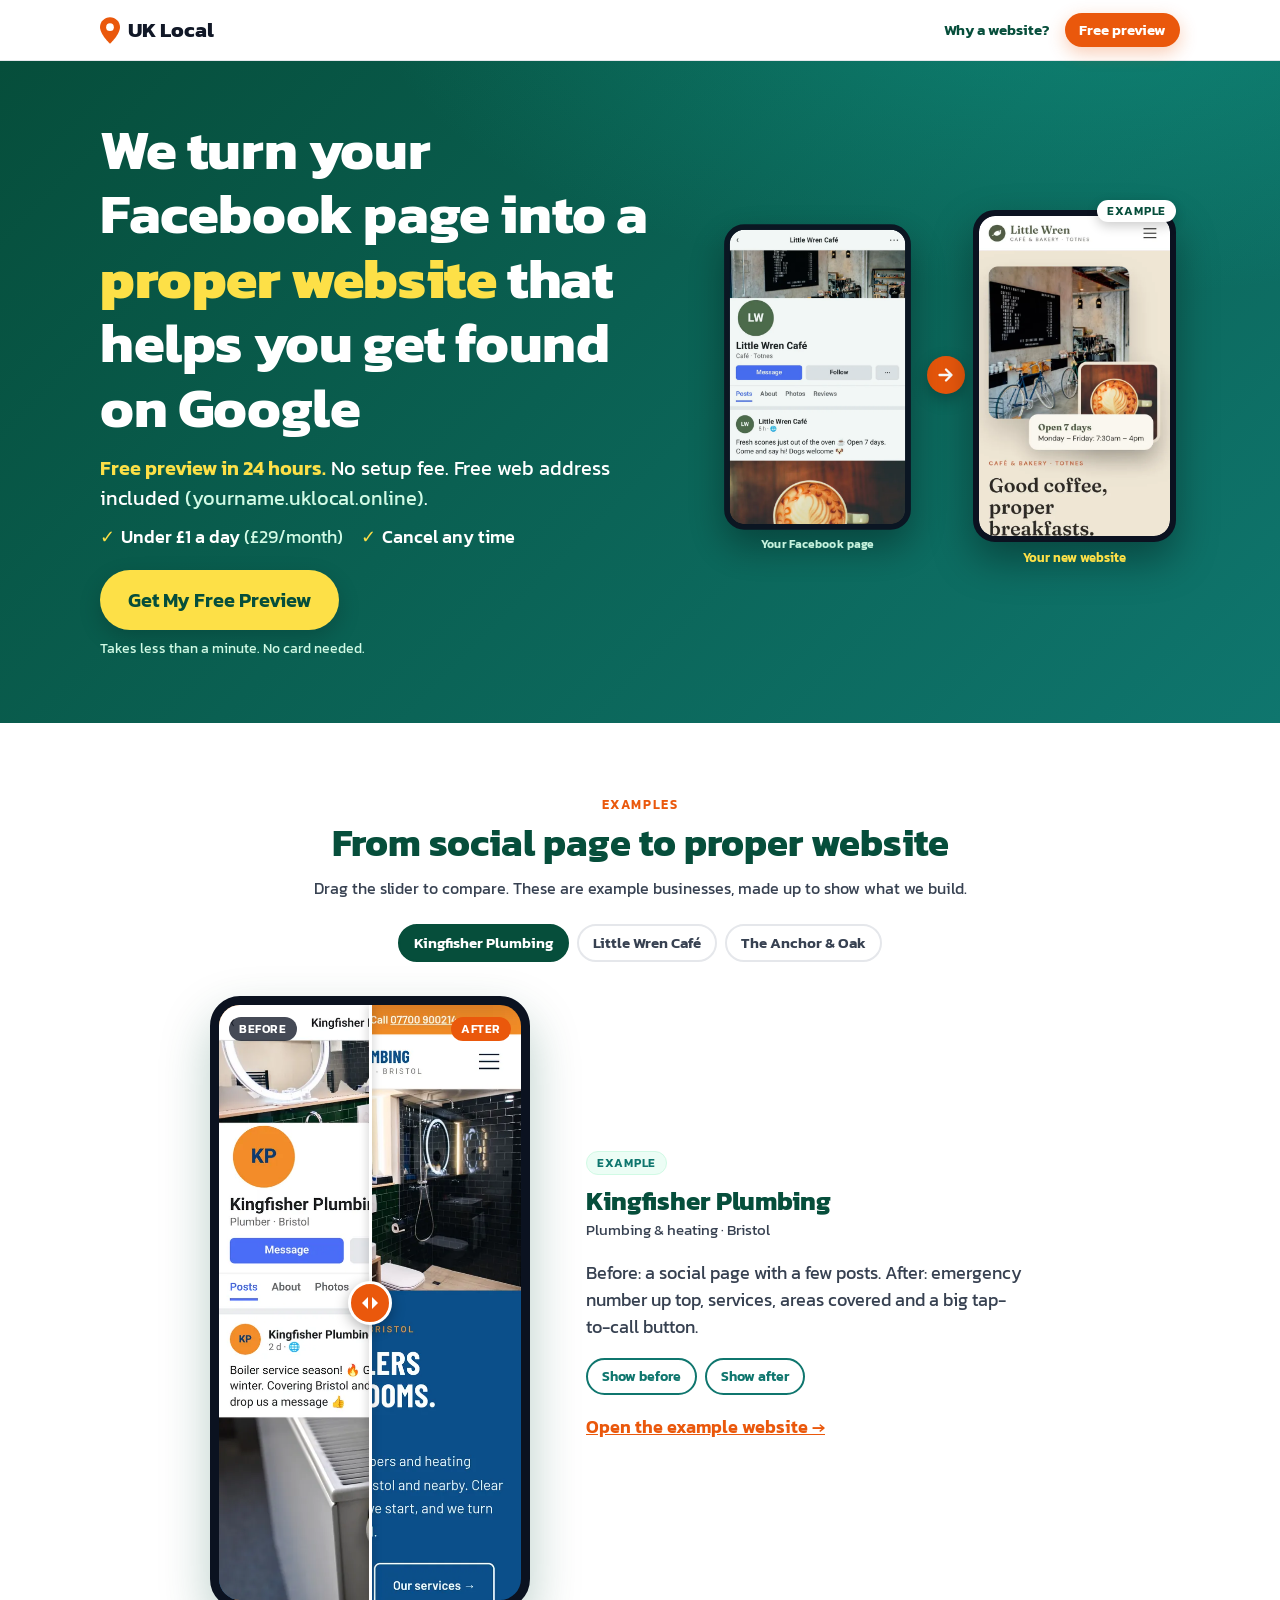
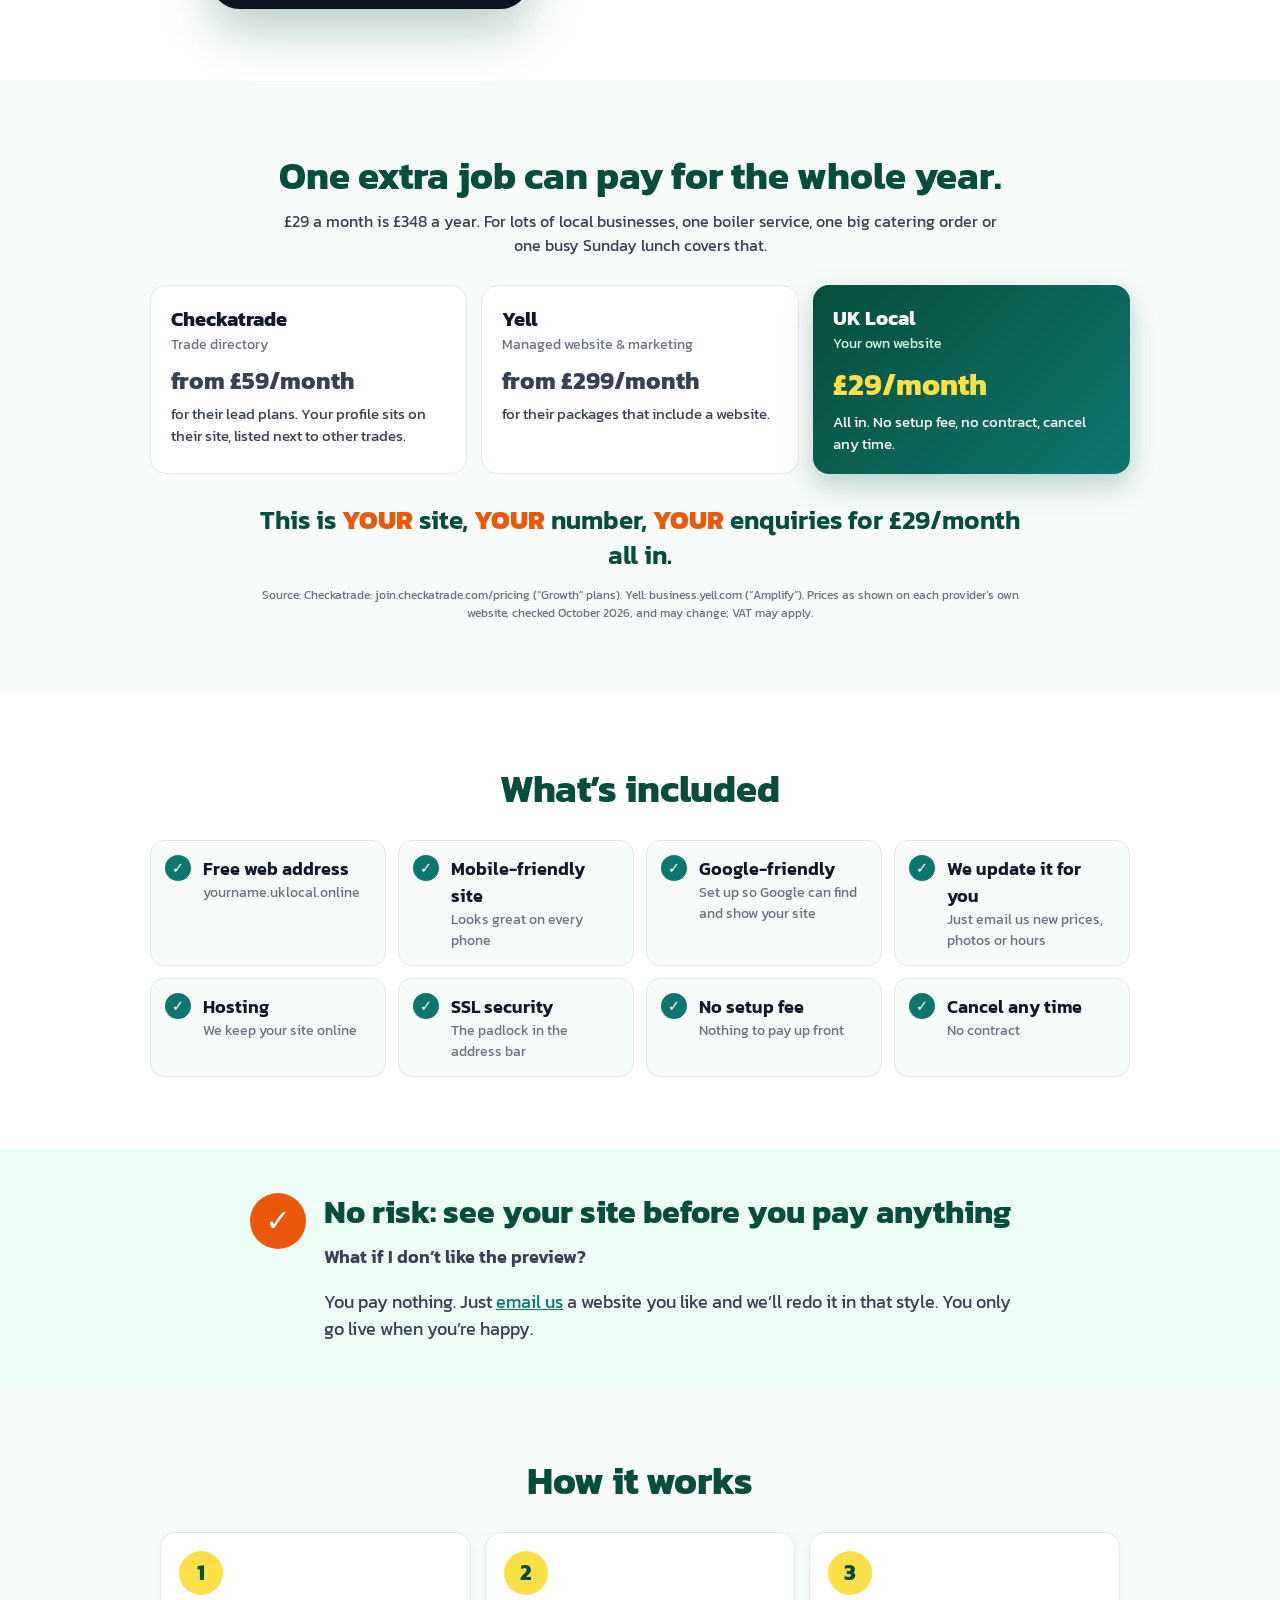
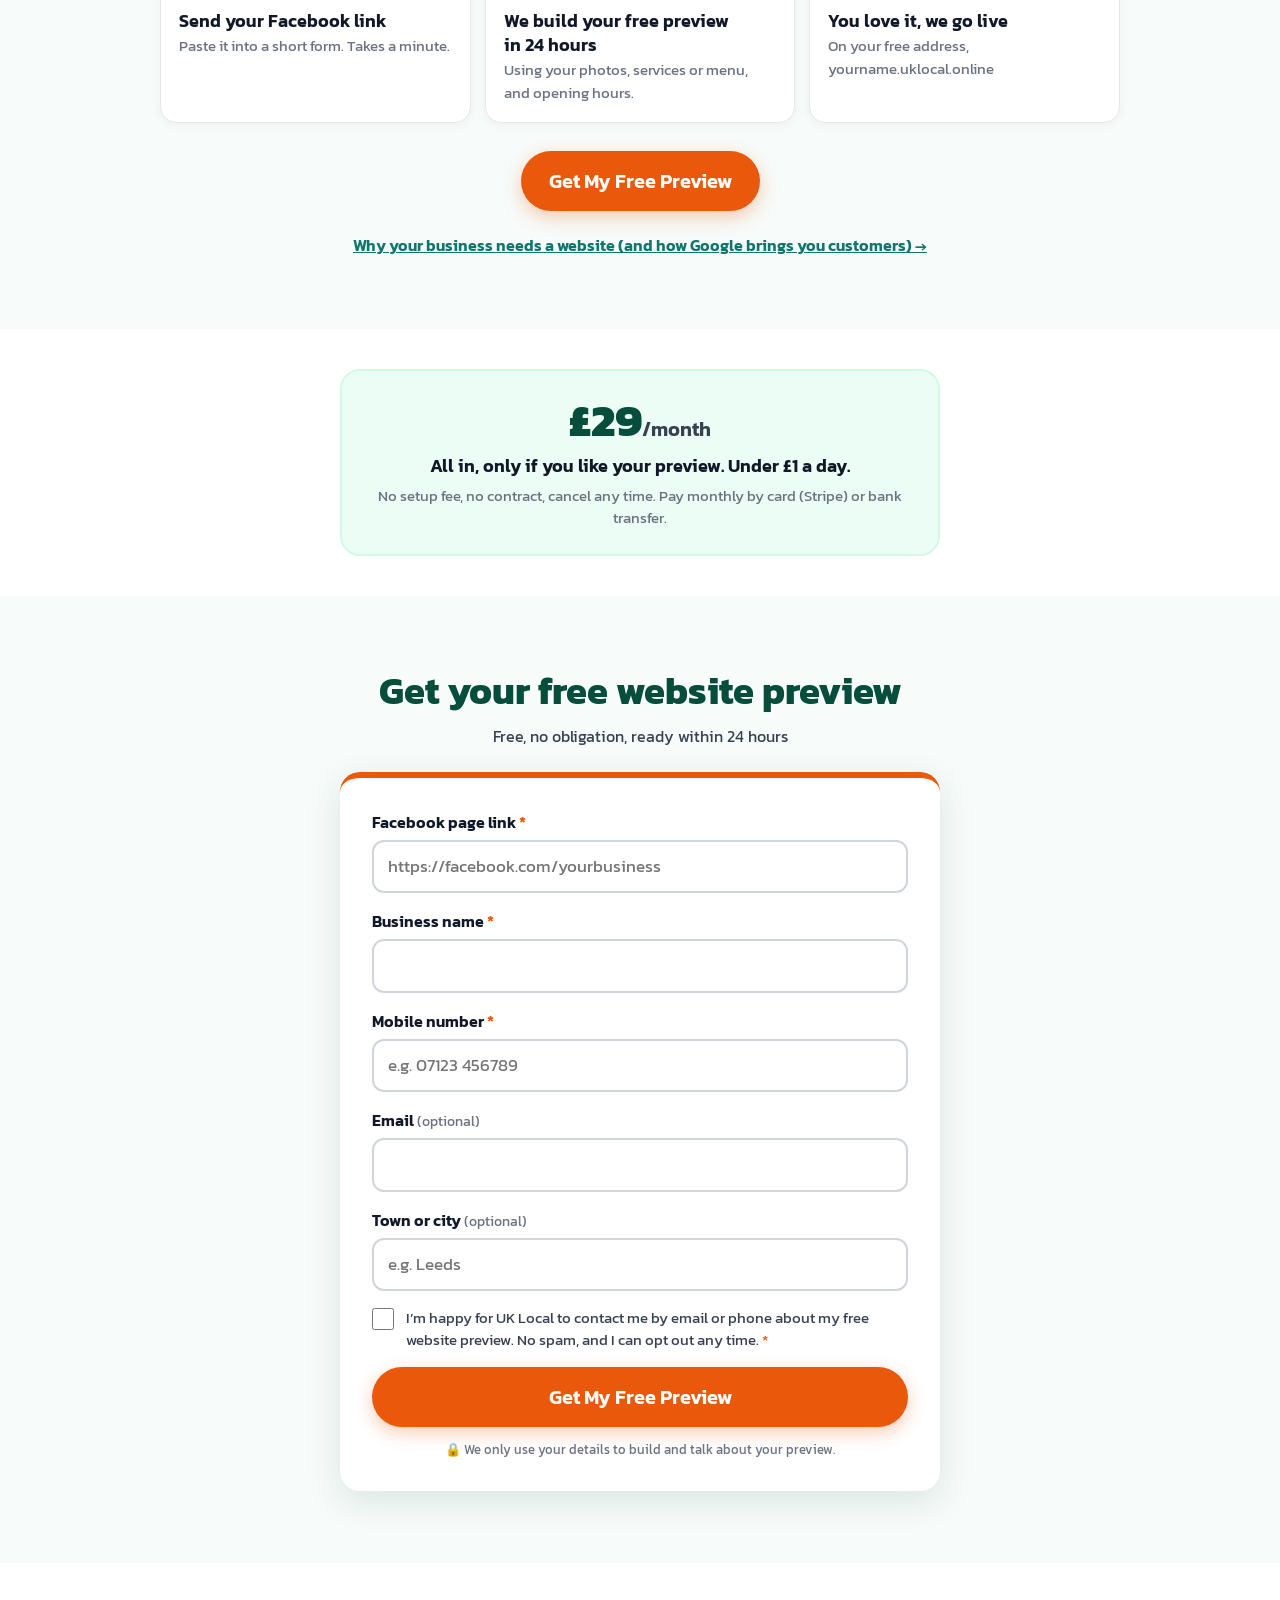
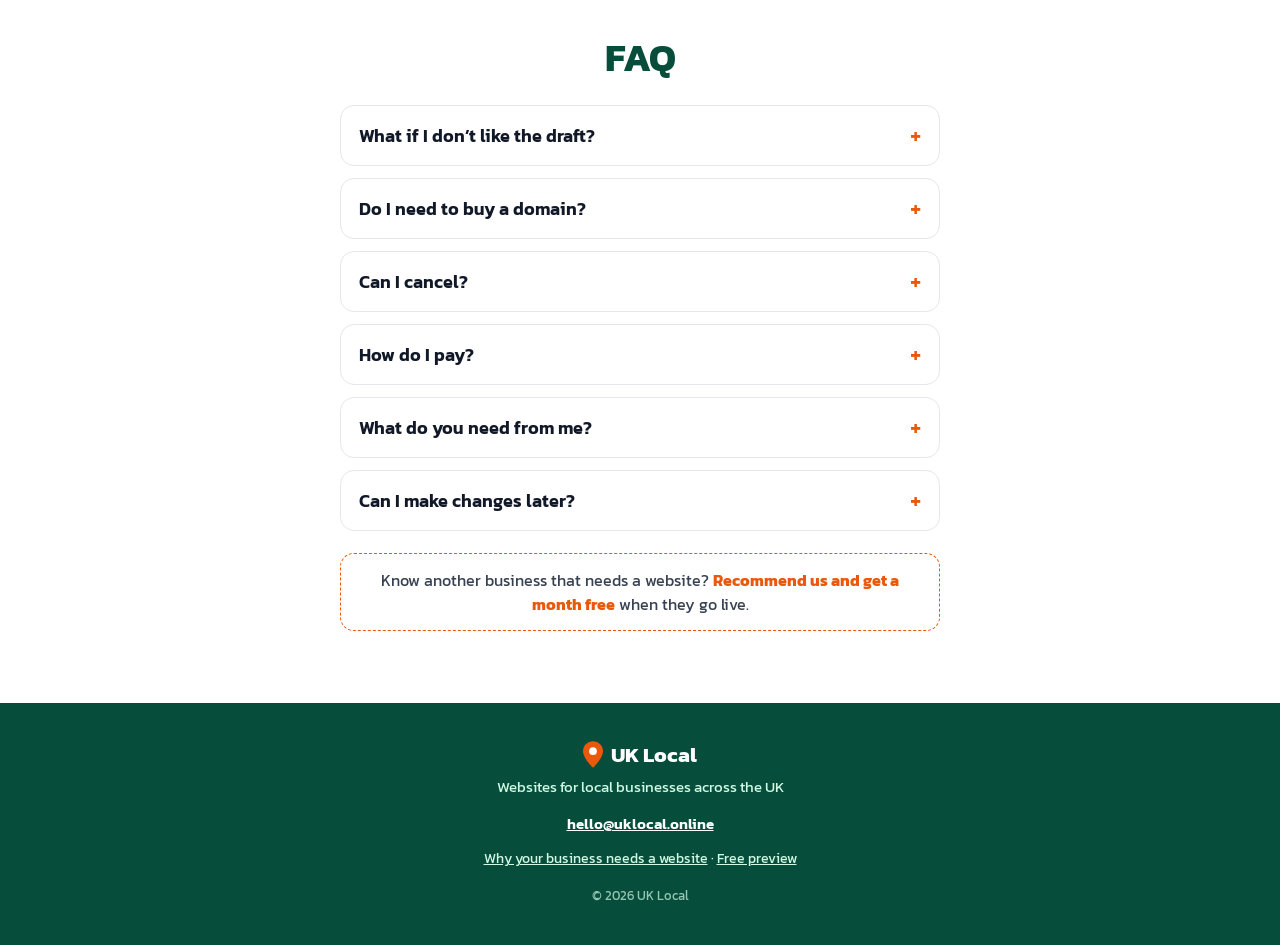
==== commit c9ab0dcd: "New home page (Facebook page to website, before/after examples, cost comparison) + form-only /free-p" ====
--- a/index.html
+++ b/index.html
@@ -3,140 +3,160 @@
 <head>
 <meta charset="utf-8">
 <meta name="viewport" content="width=device-width, initial-scale=1, viewport-fit=cover">
-<title>See your business's new website, free | UK Local</title>
-<meta name="description" content="We build a free draft website for your local business from your Facebook page. Like it? Go live for £29/month, all included. No setup fee, no contract, cancel any time.">
+<title>We turn your Facebook page into a proper website | UK Local</title>
+<meta name="description" content="We turn your Facebook page into a proper website that helps you get found on Google. Free preview in 24 hours. No setup fee. £29/month, cancel any time.">
 <meta name="theme-color" content="#0F766E">
+<link rel="preload" as="image" href="/img/ba-after-littlewren.webp?v=5" type="image/webp">
 <meta property="og:type" content="website">
 <meta property="og:site_name" content="UK Local">
 <meta property="og:locale" content="en_GB">
-<meta property="og:title" content="See your business's new website, free">
-<meta property="og:description" content="Send us your Facebook page and we'll build a free draft website within 24 hours. Like it? £29/month, all included. No setup fee, no contract.">
+<meta property="og:title" content="We turn your Facebook page into a proper website">
+<meta property="og:description" content="We turn your Facebook page into a proper website that helps you get found on Google. Free preview in 24 hours. No setup fee. £29/month, cancel any time.">
 <meta property="og:url" content="https://uklocal.online/">
 <meta property="og:image" content="https://uklocal.online/img/og-image.jpg">
 <meta property="og:image:width" content="1200">
 <meta property="og:image:height" content="630">
-<meta property="og:image:alt" content="UK Local: see your business's new website, free">
+<meta property="og:image:alt" content="UK Local: your Facebook page turned into a proper website">
 <meta name="twitter:card" content="summary_large_image">
-<link rel="icon" type="image/svg+xml" href="favicon.svg">
-<link rel="icon" type="image/png" sizes="32x32" href="img/favicon-32.png">
-<link rel="apple-touch-icon" href="img/apple-touch-icon.png">
-<link rel="manifest" href="site.webmanifest">
+<link rel="icon" type="image/svg+xml" href="/favicon.svg">
+<link rel="icon" type="image/png" sizes="32x32" href="/img/favicon-32.png">
+<link rel="apple-touch-icon" href="/img/apple-touch-icon.png">
+<link rel="manifest" href="/site.webmanifest">
 <link rel="canonical" href="https://uklocal.online/">
 <link rel="preconnect" href="https://fonts.googleapis.com">
 <link rel="preconnect" href="https://fonts.gstatic.com" crossorigin>
 <link rel="preconnect" href="https://ivleheagpnenoaevpcjv.supabase.co" crossorigin>
 <link href="https://fonts.googleapis.com/css2?family=Kanit:wght@400;500;600;700;800&display=swap" rel="stylesheet">
-<link rel="preload" as="image" href="img/hero-phone.webp" type="image/webp">
-<link rel="stylesheet" href="style.css">
+<link rel="stylesheet" href="/style.css?v=5">
+<link rel="stylesheet" href="/home.css?v=5">
 </head>
-<body>
+<body class="home">
 
 <header class="top">
   <div class="wrap top-in">
-    <a class="brand" href="./" aria-label="UK Local">
-      <svg class="pin" viewBox="0 0 24 32" aria-hidden="true"><path d="M12 0C5.4 0 0 5.3 0 11.9 0 20.8 12 32 12 32s12-11.2 12-20.1C24 5.3 18.6 0 12 0z" fill="#EA580C"/><circle cx="12" cy="12" r="4.6" fill="#fff"/></svg>
-      <span>UK Local</span>
-    </a>
-    <div class="top-r"><a class="nav-link" href="why/">Why a website?</a><a class="btn btn-sm btn-orange" href="#form">Get a free draft</a></div>
+    <a class="brand" href="/" aria-label="UK Local"><svg class="pin" viewBox="0 0 24 32" aria-hidden="true"><path d="M12 0C5.4 0 0 5.3 0 11.9 0 20.8 12 32 12 32s12-11.2 12-20.1C24 5.3 18.6 0 12 0z" fill="#EA580C"/><circle cx="12" cy="12" r="4.6" fill="#fff"/></svg><span>UK Local</span></a>
+    <div class="top-r"><a class="nav-link" href="/why/">Why a website?</a><a class="btn btn-sm btn-orange" href="/free-preview/">Free preview</a></div>
   </div>
 </header>
 
 <main>
-<section class="hero">
-  <div class="wrap hero-in">
-    <div class="hero-text">
-      <p class="kicker">For local cafés, pubs, restaurants &amp; tradespeople</p>
-      <h1>See your new website, <span class="hl">free</span></h1>
-      <p class="h1-en">before you pay a penny</p>
-      <p class="lead">Send us your Facebook page and we’ll build a free draft website for your business. No obligation. Only go live if you like it.</p>
-      <div class="cta-row">
-        <a class="btn btn-yellow btn-lg" href="#form">Get my free draft<small>Takes less than a minute</small></a>
-        <a class="btn btn-mail" href="mailto:hello@uklocal.online"><svg viewBox="0 0 24 24" aria-hidden="true"><path fill="currentColor" d="M3 5h18a1 1 0 0 1 1 1v12a1 1 0 0 1-1 1H3a1 1 0 0 1-1-1V6a1 1 0 0 1 1-1zm9 7.2L4.5 7.4V17h15V7.4L12 12.2zM5.6 7l6.4 4.1L18.4 7H5.6z"/></svg>hello@uklocal.online</a>
-      </div>
-      <ul class="ticks">
-        <li>No setup fee</li>
-        <li>No contract</li>
+<section class="hx">
+  <div class="wrap hx-in">
+    <div class="hx-text">
+      <h1>We turn your Facebook page into a <span class="hl">proper website</span> that helps you get found on Google</h1>
+      <p class="hx-sub"><b>Free preview in 24 hours.</b> No setup fee. Free web address included <span class="addr">(yourname.uklocal.online)</span>.</p>
+      <ul class="hx-ticks">
+        <li>Under £1 a day <span>(£29/month)</span></li>
         <li>Cancel any time</li>
       </ul>
-    </div>
-    <div class="hero-visual">
-      <picture>
-        <source srcset="img/hero-phone.webp" type="image/webp">
-        <img src="img/hero-phone.png" width="420" height="848" alt="Example café website on a phone" fetchpriority="high">
-      </picture>
-      <span class="badge-free">FREE</span>
-    </div>
-  </div>
-</section>
-
-<section class="who" id="who">
-  <div class="wrap">
-    <h2>Busy on Facebook, but no website?</h2>
-    <p class="sub">Lots of great local businesses only have a Facebook page. A proper website makes it easy for people to find your opening hours, menu or services, call you, and get directions, especially people who aren’t on Facebook.</p>
-    <ul class="tiles"><li><span aria-hidden="true">☕</span>Cafés &amp; bakeries</li><li><span aria-hidden="true">🍽️</span>Restaurants &amp; takeaways</li><li><span aria-hidden="true">🍺</span>Pubs &amp; bars</li><li><span aria-hidden="true">🔧</span>Tradespeople</li></ul>
-    <p class="why-link"><a href="why/">Why your business needs a website (and how Google brings you customers) →</a></p>
+      <div class="hx-cta"><a class="btn btn-yellow btn-lg" href="/free-preview/">Get My Free Preview</a><p class="hx-note">Takes less than a minute. No card needed.</p></div>
+    </div>
+    <div class="hx-vis" aria-label="Example: a social page turned into a website">
+      <figure class="ph ph-a"><picture><source srcset="/img/ba-before-littlewren.webp?v=5" type="image/webp"><img src="/img/ba-before-littlewren.jpg?v=5" width="600" height="1298" alt="Example: a café’s social media page" decoding="async"></picture><figcaption>Your Facebook page</figcaption></figure>
+      <span class="hx-arrow" aria-hidden="true"><svg viewBox="0 0 24 24"><path d="M5 12h12m-5-6 6 6-6 6" fill="none" stroke="currentColor" stroke-width="2.6" stroke-linecap="round" stroke-linejoin="round"/></svg></span>
+      <figure class="ph ph-b"><picture><source srcset="/img/ba-after-littlewren.webp?v=5" type="image/webp"><img src="/img/ba-after-littlewren.jpg?v=5" width="600" height="1298" alt="Example: the same café as a mobile website" decoding="async"></picture><figcaption>Your new website</figcaption></figure>
+      <span class="ex-tag">Example</span>
+    </div>
+  </div>
+</section>
+
+<section class="ba" id="examples">
+  <div class="wrap">
+    <p class="eyebrow">Examples</p>
+    <h2>From social page to proper website</h2>
+    <p class="sub">Drag the slider to compare. These are example businesses, made up to show what we build.</p>
+    <div class="ba-tabs" role="tablist" aria-label="Choose an example"><button type="button" role="tab" class="ba-tab on" aria-selected="true" data-k="kingfisher">Kingfisher Plumbing</button><button type="button" role="tab" class="ba-tab" aria-selected="false" data-k="littlewren">Little Wren Café</button><button type="button" role="tab" class="ba-tab" aria-selected="false" data-k="anchorandoak">The Anchor &amp; Oak</button></div>
+    <div class="ba-in">
+      <div class="ba-phone">
+        <div class="ba-frame" id="baFrame" style="--pos:50%">
+          <div class="ba-img ba-after"><picture><source srcset="/img/ba-after-kingfisher.webp?v=5" type="image/webp"><img src="/img/ba-after-kingfisher.jpg?v=5" width="600" height="1298" alt="Example website on a phone" decoding="async"></picture></div>
+          <div class="ba-img ba-before"><picture><source srcset="/img/ba-before-kingfisher.webp?v=5" type="image/webp"><img src="/img/ba-before-kingfisher.jpg?v=5" width="600" height="1298" alt="Example social media page on a phone" decoding="async"></picture></div>
+          <span class="ba-lbl ba-lbl-l">Before</span><span class="ba-lbl ba-lbl-r">After</span>
+          <span class="ba-handle" aria-hidden="true"><i></i></span>
+          <input class="ba-range" id="baRange" type="range" min="0" max="100" value="50" aria-label="Compare before and after">
+        </div>
+      </div>
+      <div class="ba-copy">
+        <span class="tag-ex">Example</span>
+        <h3 id="baName">Kingfisher Plumbing</h3>
+        <p class="ba-where" id="baWhere">Plumbing &amp; heating · Bristol</p>
+        <p id="baDesc">Before: a social page with a few posts. After: emergency number up top, services, areas covered and a big tap-to-call button.</p>
+        <div class="ba-btns"><button type="button" class="chip" data-pos="100">Show before</button><button type="button" class="chip" data-pos="0">Show after</button></div>
+        <p><a class="ba-link" id="baLink" href="https://kingfisher.uklocal.online/" target="_blank" rel="noopener">Open the example website →</a></p>
+      </div>
+    </div>
+    <ul hidden id="baData"><li data-k="kingfisher" data-name="Kingfisher Plumbing" data-where="Plumbing &amp; heating · Bristol" data-url="https://kingfisher.uklocal.online/" data-desc="Before: a social page with a few posts. After: emergency number up top, services, areas covered and a big tap-to-call button."></li><li data-k="littlewren" data-name="Little Wren Café" data-where="Café · Totnes" data-url="https://littlewren.uklocal.online/" data-desc="Before: a social page with a few posts. After: opening hours, menu, photos and directions, all on one page."></li><li data-k="anchorandoak" data-name="The Anchor &amp; Oak" data-where="Pub &amp; kitchen · Lymington" data-url="https://anchorandoak.uklocal.online/" data-desc="Before: a social page with a few posts. After: food and drink menus, what’s on, and a “book a table” button."></li></ul>
+  </div>
+</section>
+
+<section class="maths" id="maths">
+  <div class="wrap">
+    <h2>One extra job can pay for the whole year.</h2>
+    <p class="sub">£29 a month is £348 a year. For lots of local businesses, one boiler service, one big catering order or one busy Sunday lunch covers that.</p>
+    <div class="cmp-grid">
+      <div class="cmp"><p class="cmp-n">Checkatrade</p><p class="cmp-t">Trade directory</p><p class="cmp-p">from £59/month</p><p class="cmp-d">for their lead plans. Your profile sits on their site, listed next to other trades.</p></div><div class="cmp"><p class="cmp-n">Yell</p><p class="cmp-t">Managed website &amp; marketing</p><p class="cmp-p">from £299/month</p><p class="cmp-d">for their packages that include a website.</p></div>
+      <div class="cmp cmp-us"><p class="cmp-n">UK Local</p><p class="cmp-t">Your own website</p><p class="cmp-p">£29/month</p><p class="cmp-d">All in. No setup fee, no contract, cancel any time.</p></div>
+    </div>
+    <p class="cmp-big">This is <b>YOUR</b> site, <b>YOUR</b> number, <b>YOUR</b> enquiries for <span class="nw">£29/month</span> all in.</p>
+    <p class="src">Source: Checkatrade: join.checkatrade.com/pricing (“Growth” plans). Yell: business.yell.com (“Amplify”). Prices as shown on each provider’s own website, checked October 2026, and may change; VAT may apply.</p>
+  </div>
+</section>
+
+<section class="inc" id="included">
+  <div class="wrap">
+    <h2>What’s included</h2>
+    <ul class="inc-list">
+      <li><b>Free web address</b><span>yourname.uklocal.online</span></li>
+      <li><b>Mobile-friendly site</b><span>Looks great on every phone</span></li>
+      <li><b>Google-friendly</b><span>Set up so Google can find and show your site</span></li>
+      <li><b>We update it for you</b><span>Just email us new prices, photos or hours</span></li>
+      <li><b>Hosting</b><span>We keep your site online</span></li>
+      <li><b>SSL security</b><span>The padlock in the address bar</span></li>
+      <li><b>No setup fee</b><span>Nothing to pay up front</span></li>
+      <li><b>Cancel any time</b><span>No contract</span></li>
+    </ul>
+  </div>
+</section>
+
+<section class="risk" id="no-risk">
+  <div class="wrap risk-in">
+    <div class="risk-ic" aria-hidden="true">✓</div>
+    <div>
+      <h2>No risk: see your site before you pay anything</h2>
+      <p class="risk-q">What if I don’t like the preview?</p>
+      <p>You pay nothing. Just <a href="mailto:hello@uklocal.online">email us</a> a website you like and we’ll redo it in that style. You only go live when you’re happy.</p>
+    </div>
   </div>
 </section>
 
 <section class="steps" id="how">
   <div class="wrap">
-    <h2>3 simple steps</h2>
+    <h2>How it works</h2>
     <ol class="step-list">
-      <li><span class="num">1</span><div><b>Send us your Facebook page link</b><span class="d">Just paste it in the form below.</span></div></li>
-      <li><span class="num">2</span><div><b>We build a free draft <span class="nw">within 24 hours</span></b><span class="d">Using your photos, menu or services, and opening hours.</span></div></li>
-      <li><span class="num">3</span><div><b>Like it? Go live for <span class="nw">£29/month</span></b><span class="d">Don’t like it? You pay nothing.</span></div></li>
+      <li><span class="num">1</span><div><b>Send your Facebook link</b><span class="d">Paste it into a short form. Takes a minute.</span></div></li>
+      <li><span class="num">2</span><div><b>We build your free preview <span class="nw">in 24 hours</span></b><span class="d">Using your photos, services or menu, and opening hours.</span></div></li>
+      <li><span class="num">3</span><div><b>You love it, we go live</b><span class="d">On your free address, yourname.uklocal.online</span></div></li>
     </ol>
-  </div>
-</section>
-
-<section class="examples" id="examples">
-  <div class="wrap">
-    <h2>Example websites</h2>
-    <p class="sub">Example designs for a café, a pub and a tradesperson. Tap to open.<span>These are fictional businesses, made to show what your site could look like.</span></p>
-    <div class="cards">
-      <a class="card" href="https://littlewren.uklocal.online/" target="_blank" rel="noopener">
-        <picture><source srcset="img/example-littlewren.webp" type="image/webp"><img src="img/example-littlewren.jpg" width="480" height="628" loading="lazy" alt="Little Wren Café example website"></picture>
-        <div class="card-b"><b>Little Wren Café</b><span class="where">Café · Totnes</span><small class="tag">Example design</small><em>View example →</em></div>
-      </a>
-      <a class="card" href="https://anchorandoak.uklocal.online/" target="_blank" rel="noopener">
-        <picture><source srcset="img/example-anchorandoak.webp" type="image/webp"><img src="img/example-anchorandoak.jpg" width="480" height="628" loading="lazy" alt="The Anchor &amp; Oak example website"></picture>
-        <div class="card-b"><b>The Anchor &amp; Oak</b><span class="where">Pub &amp; kitchen · Lymington</span><small class="tag">Example design</small><em>View example →</em></div>
-      </a>
-      <a class="card" href="https://kingfisher.uklocal.online/" target="_blank" rel="noopener">
-        <picture><source srcset="img/example-kingfisher.webp" type="image/webp"><img src="img/example-kingfisher.jpg" width="480" height="628" loading="lazy" alt="Kingfisher Plumbing example website"></picture>
-        <div class="card-b"><b>Kingfisher Plumbing</b><span class="where">Plumbing &amp; heating · Bristol</span><small class="tag">Example design</small><em>View example →</em></div>
-      </a>
-    </div>
-  </div>
-</section>
-
-<section class="price" id="price">
-  <div class="wrap price-in">
-    <div class="price-box">
-      <p class="price-label">Only if you like it</p>
-      <p class="price-num">£29<small> /month</small></p>
-      <p class="price-en">£29 a month, all included</p>
-      <ul class="incl">
-        <li>Hosting, security &amp; updates</li>
-        <li>Changes any time</li>
-        <li>Mobile-friendly</li>
-        <li>Tap-to-call button and map</li>
-        <li>Linked to Google Maps, set up for Google search</li>
-        <li>Free web address <b>yourname.uklocal.online</b></li>
-        <li>Free email forwarding <span>e.g. hello@yourname.uklocal.online to your own inbox</span></li>
-        <li>No setup fee, no contract, cancel any time</li>
-      </ul>
-      <p class="pay">Pay monthly by card (Stripe) or direct bank transfer.</p>
+    <p class="mid-cta"><a class="btn btn-orange btn-lg" href="/free-preview/">Get My Free Preview</a></p>
+    <p class="why-link"><a href="/why/">Why your business needs a website (and how Google brings you customers) →</a></p>
+  </div>
+</section>
+
+<section class="price2" id="price">
+  <div class="wrap narrow">
+    <div class="p2">
+      <p class="p2-num">£29<small>/month</small></p>
+      <p class="p2-t">All in, only if you like your preview. Under £1 a day.</p>
+      <p class="p2-d">No setup fee, no contract, cancel any time. Pay monthly by card (Stripe) or bank transfer.</p>
     </div>
   </div>
 </section>
 
 <section class="form-sec" id="form">
   <div class="wrap narrow">
-    <h2>Get your free website draft</h2>
-    <p class="sub">Takes less than a minute</p>
-
-    <form id="draftForm" class="card-form" novalidate data-country="UK">
+    <h2>Get your free website preview</h2>
+    <p class="sub">Free, no obligation, ready within 24 hours</p>
+    <form id="draftForm" class="card-form" novalidate data-country="UK" data-where="home">
       <div class="field">
         <label for="fb_url">Facebook page link <span class="req">*</span></label>
         <input id="fb_url" name="fb_url" type="text" inputmode="url" autocomplete="url" placeholder="https://facebook.com/yourbusiness" required maxlength="500">
@@ -162,23 +182,23 @@
         <input id="city" name="city" type="text" autocomplete="address-level2" placeholder="e.g. Leeds" maxlength="100">
       </div>
       <div class="field field-check">
-        <label class="check" for="consent"><input id="consent" name="consent" type="checkbox" required><span>I’m happy for UK Local to contact me by email or phone about my free website draft. No spam, and I can opt out any time. <span class="req">*</span></span></label>
-        <p class="err" data-for="consent">Please tick the box so we can contact you about your draft</p>
+        <label class="check" for="consent"><input id="consent" name="consent" type="checkbox" required><span>I’m happy for UK Local to contact me by email or phone about my free website preview. No spam, and I can opt out any time. <span class="req">*</span></span></label>
+        <p class="err" data-for="consent">Please tick the box so we can contact you about your preview</p>
       </div>
       <!-- honeypot: humans never see or fill this -->
       <div class="hp" aria-hidden="true">
         <label for="website">Website</label>
         <input id="website" name="website" type="text" tabindex="-1" autocomplete="off">
       </div>
-      <button class="btn btn-orange btn-lg btn-block" type="submit" id="submitBtn">Send my free draft request</button>
+      <button class="btn btn-orange btn-lg btn-block" type="submit" id="submitBtn">Get My Free Preview</button>
       <p class="form-error" id="formError" hidden></p>
-      <p class="privacy">🔒 We only use your details to build and talk about your draft.</p>
+      <p class="privacy">🔒 We only use your details to build and talk about your preview.</p>
     </form>
 
     <div class="thanks" id="thanks" hidden tabindex="-1">
       <div class="thanks-icon">✓</div>
       <h3>Thank you!</h3>
-      <p>We’ll send your free draft <span class="nw">within 24 hours.</span></p>
+      <p>We’ll send your free preview <span class="nw">within 24 hours.</span></p>
       <p class="small">Questions? Email <a href="mailto:hello@uklocal.online">hello@uklocal.online</a></p>
     </div>
   </div>
@@ -189,19 +209,19 @@
     <h2>FAQ</h2>
     <details>
       <summary>What if I don’t like the draft?</summary>
-      <p>You pay nothing. The draft is free, with no obligation. Just <a href="mailto:hello@uklocal.online">email us</a> a sample of a website you like and we’ll redo it in that style.</p>
+      <p>You pay nothing. The preview is free, with no obligation. Just <a href="mailto:hello@uklocal.online">email us</a> a sample of a website you like and we’ll redo it in that style.</p>
     </details>
     <details>
       <summary>Do I need to buy a domain?</summary>
       <p>No. You get a free web address: yourname.uklocal.online.</p>
     </details>
     <details>
-      <summary>Is there a contract?</summary>
-      <p>No. You pay £29/month and can cancel any time. There’s no setup fee.</p>
+      <summary>Can I cancel?</summary>
+      <p>Yes, any time. There’s no contract and no setup fee. You just pay £29/month while you want the site.</p>
     </details>
     <details>
       <summary>How do I pay?</summary>
-      <p>Monthly, by card (through Stripe) or by direct bank transfer. Whichever suits you.</p>
+      <p>Monthly, by card (through Stripe) or by bank transfer. Whichever suits you.</p>
     </details>
     <details>
       <summary>What do you need from me?</summary>
@@ -218,19 +238,15 @@
 
 <footer class="foot">
   <div class="wrap foot-in">
-    <div class="brand brand-light">
-      <svg class="pin" viewBox="0 0 24 32" aria-hidden="true"><path d="M12 0C5.4 0 0 5.3 0 11.9 0 20.8 12 32 12 32s12-11.2 12-20.1C24 5.3 18.6 0 12 0z" fill="#EA580C"/><circle cx="12" cy="12" r="4.6" fill="#fff"/></svg>
-      <span>UK Local</span>
-    </div>
+    <div class="brand brand-light"><svg class="pin" viewBox="0 0 24 32" aria-hidden="true"><path d="M12 0C5.4 0 0 5.3 0 11.9 0 20.8 12 32 12 32s12-11.2 12-20.1C24 5.3 18.6 0 12 0z" fill="#EA580C"/><circle cx="12" cy="12" r="4.6" fill="#fff"/></svg><span>UK Local</span></div>
     <p>Websites for local businesses across the UK</p>
-    <p class="contacts">
-      <a href="mailto:hello@uklocal.online">hello@uklocal.online</a>
-    </p>
-    <p class="foot-links"><a href="why/">Why your business needs a website</a></p>
+    <p class="contacts"><a href="mailto:hello@uklocal.online">hello@uklocal.online</a></p>
+    <p class="foot-links"><a href="/why/">Why your business needs a website</a> · <a href="/free-preview/">Free preview</a></p>
     <p class="copy">© 2026 UK Local</p>
   </div>
 </footer>
 
-<script src="app.js" defer></script>
+<script src="/home.js?v=5" defer></script>
+<script src="/app.js?v=5" defer></script>
 </body>
 </html>
--- a/home.css
+++ b/home.css
@@ -0,0 +1,139 @@
+/* New home page + /free-preview/ (loaded after style.css) */
+html,body{overflow-x:clip}
+.home h1{font-size:30px;line-height:1.15;letter-spacing:-.4px}
+.eyebrow{margin:0 0 6px;text-align:center;font-size:13px;font-weight:600;letter-spacing:.12em;text-transform:uppercase;color:var(--or)}
+
+/* hero */
+.hx{background:radial-gradient(1200px 500px at 85% -10%,rgba(20,184,166,.35),transparent 60%),linear-gradient(135deg,var(--g9),var(--g7));color:#fff;padding:26px 0 34px;overflow:hidden}
+.hx-in{display:grid;gap:26px}
+.hx-sub{margin:14px 0 0;font-size:17px;color:#fff;max-width:600px}
+.hx-sub b{color:var(--yel);font-weight:600}
+.addr{color:var(--mint);word-break:break-word}
+.hx-ticks{list-style:none;padding:0;margin:10px 0 0;display:flex;flex-wrap:wrap;gap:6px 18px;font-size:16px;font-weight:500}
+.hx-ticks li::before{content:"✓";color:var(--yel);font-weight:700;margin-right:6px}
+.hx-ticks span{color:var(--mint);font-weight:400}
+.hx-cta{margin-top:20px}
+.hx-cta .btn{width:100%}
+.hx-note{margin:8px 0 0;font-size:14px;color:var(--mint);text-align:center}
+.hx-vis{position:relative;display:grid;grid-template-columns:1fr auto 1fr;align-items:center;gap:8px;max-width:420px;width:100%;margin:0 auto}
+.ph{margin:0;display:flex;flex-direction:column;align-items:center;gap:8px}
+.ph picture{display:block;width:100%;aspect-ratio:600/980;overflow:hidden;border-radius:22px;border:6px solid #0B1220;background:#0B1220;box-shadow:0 18px 40px rgba(0,0,0,.35)}
+.ph img{width:100%;height:100%;object-fit:cover;object-position:top;border-radius:16px}
+.ph-a{transform:scale(.92);opacity:.95}
+.ph figcaption{font-size:13px;font-weight:600;color:var(--mint);text-align:center;line-height:1.2}
+.ph-b figcaption{color:var(--yel)}
+.hx-arrow{width:38px;height:38px;border-radius:50%;background:var(--or);color:#fff;display:grid;place-items:center;box-shadow:0 6px 16px rgba(0,0,0,.25);margin-bottom:26px}
+.hx-arrow svg{width:22px;height:22px}
+.ex-tag,.tag-ex{display:inline-block;font-size:12px;font-weight:600;letter-spacing:.06em;text-transform:uppercase;border-radius:999px;padding:2px 10px}
+.ex-tag{position:absolute;top:-10px;right:0;background:#fff;color:var(--g9);box-shadow:0 4px 12px rgba(0,0,0,.2)}
+.tag-ex{background:var(--mint2);color:var(--g7);border:1px solid var(--mint)}
+
+/* before/after examples */
+.ba{background:#fff}
+.ba-tabs{display:flex;flex-wrap:wrap;justify-content:center;gap:8px;margin:24px auto 0}
+.ba-tab{font:inherit;font-size:15px;font-weight:600;border:2px solid var(--line);background:#fff;color:var(--ink2);border-radius:999px;padding:8px 14px;cursor:pointer;line-height:1.2}
+.ba-tab.on{background:var(--g9);border-color:var(--g9);color:#fff}
+.ba-tab:focus-visible,.chip:focus-visible{outline:3px solid var(--g5);outline-offset:2px}
+.ba-in{display:grid;gap:22px;justify-items:center;margin-top:22px}
+.ba-phone{width:min(300px,82vw)}
+.ba-frame{--pos:50%;position:relative;aspect-ratio:600/1150;border-radius:30px;border:9px solid #0B1220;background:#0B1220;overflow:hidden;box-shadow:0 22px 50px rgba(6,78,59,.28);touch-action:pan-y;user-select:none;-webkit-user-select:none;cursor:ew-resize}
+.ba-img{position:absolute;inset:0}
+.ba-img picture,.ba-img img{width:100%;height:100%}
+.ba-img img{object-fit:cover;object-position:top;pointer-events:none;-webkit-user-drag:none}
+.ba-before{clip-path:inset(0 calc(100% - var(--pos)) 0 0)}
+.ba-handle{position:absolute;top:0;bottom:0;left:var(--pos);width:0;pointer-events:none}
+.ba-handle::before{content:"";position:absolute;top:0;bottom:0;left:-1.5px;width:3px;background:#fff;box-shadow:0 0 8px rgba(0,0,0,.35)}
+.ba-handle i{position:absolute;top:50%;left:-22px;width:44px;height:44px;margin-top:-22px;border-radius:50%;background:var(--or);border:3px solid #fff;box-shadow:0 4px 14px rgba(0,0,0,.3)}
+.ba-handle i::before,.ba-handle i::after{content:"";position:absolute;top:50%;width:0;height:0;margin-top:-6px;border:6px solid transparent}
+.ba-handle i::before{left:5px;border-right-color:#fff}
+.ba-handle i::after{right:5px;border-left-color:#fff}
+.ba-lbl{position:absolute;top:12px;font-size:12px;font-weight:600;letter-spacing:.05em;text-transform:uppercase;background:rgba(17,24,39,.78);color:#fff;border-radius:999px;padding:3px 10px;pointer-events:none}
+.ba-lbl-l{left:10px}.ba-lbl-r{right:10px;background:var(--or)}
+.ba-range{position:absolute;inset:auto 0 0 0;width:100%;height:1px;opacity:0;margin:0;padding:0;border:0;pointer-events:none}
+.ba-range:focus-visible~.ba-handle i{outline:3px solid var(--yel)}
+.ba-copy{max-width:440px;text-align:center}
+.ba-copy h3{font-size:26px;color:var(--g9);margin-top:10px}
+.ba-where{margin:2px 0 10px;color:var(--mut);font-size:15px}
+.ba-copy p{color:var(--ink2)}
+.ba-btns{display:flex;justify-content:center;gap:8px;margin:14px 0 4px}
+.chip{font:inherit;font-size:14px;font-weight:600;border:2px solid var(--g7);color:var(--g7);background:#fff;border-radius:999px;padding:6px 14px;cursor:pointer}
+.ba-link{font-weight:600;color:var(--or)}
+
+/* maths */
+.maths{background:var(--bg)}
+.maths .sub{max-width:720px;margin-left:auto;margin-right:auto}
+.cmp-grid{display:grid;gap:14px;margin:28px auto 0;max-width:980px}
+.cmp{background:#fff;border:1px solid var(--line);border-radius:var(--r);padding:18px 20px}
+.cmp p{margin:0}
+.cmp-n{font-weight:700;font-size:20px;color:var(--ink)}
+.cmp-t{font-size:14px;color:var(--mut)}
+.cmp-p{font-size:24px;font-weight:700;color:var(--ink2);margin-top:8px!important}
+.cmp-d{font-size:15px;color:var(--ink2);margin-top:4px!important}
+.cmp-us{background:linear-gradient(135deg,var(--g9),var(--g7));border:0;color:#fff;box-shadow:0 12px 30px rgba(6,78,59,.25)}
+.cmp-us .cmp-n{color:#fff}.cmp-us .cmp-t{color:var(--mint)}.cmp-us .cmp-p{color:var(--yel);font-size:30px}.cmp-us .cmp-d{color:#fff}
+.cmp-big{text-align:center;font-size:22px;font-weight:600;color:var(--g9);margin:28px auto 0;max-width:760px;line-height:1.35}
+.cmp-big b{color:var(--or);font-weight:800}
+.src{text-align:center;font-size:12px;color:var(--mut);margin:14px auto 0;max-width:760px;line-height:1.5}
+
+/* included */
+.inc-list{list-style:none;padding:0;margin:28px auto 0;display:grid;gap:12px;max-width:980px}
+.inc-list li{position:relative;background:var(--bg);border:1px solid var(--line);border-radius:14px;padding:14px 16px 14px 52px}
+.inc-list li::before{content:"✓";position:absolute;left:14px;top:14px;width:26px;height:26px;border-radius:50%;background:var(--g7);color:#fff;font-weight:700;font-size:15px;display:grid;place-items:center}
+.inc-list b{display:block;font-weight:600;color:var(--ink)}
+.inc-list span{display:block;font-size:14px;color:var(--mut);word-break:break-word}
+
+/* no risk */
+.risk{background:var(--mint2);padding:44px 0}
+.risk-in{display:flex;gap:18px;align-items:flex-start;max-width:820px}
+.risk-ic{flex:none;width:56px;height:56px;border-radius:50%;background:var(--or);color:#fff;font-size:30px;font-weight:700;display:grid;place-items:center}
+.risk h2{text-align:left;font-size:26px}
+.risk-q{margin:12px 0 2px;font-weight:600;color:var(--ink)}
+.risk p{color:var(--ink2);margin-bottom:0}
+.mid-cta{text-align:center;margin:28px 0 0}
+
+/* compact price */
+.price2{background:#fff;padding:40px 0}
+.p2{text-align:center;border:2px solid var(--mint);border-radius:20px;padding:24px 20px;background:var(--mint2)}
+.p2 p{margin:0}
+.p2-num{font-size:46px;font-weight:800;color:var(--g9);line-height:1.1}
+.p2-num small{font-size:20px;font-weight:600;color:var(--ink2)}
+.p2-t{font-weight:600;margin-top:6px!important}
+.p2-d{color:var(--mut);font-size:15px;margin-top:6px!important}
+.foot{padding-bottom:40px}
+
+@media (min-width:640px){
+  .hx-cta .btn{width:auto}
+  .hx-note{text-align:left}
+  .cmp-grid{grid-template-columns:repeat(3,1fr)}
+  .inc-list{grid-template-columns:repeat(2,1fr)}
+}
+@media (min-width:900px){
+  .home h1{font-size:50px}
+  .hx{padding:56px 0 64px}
+  .hx-in{grid-template-columns:1.1fr .9fr;align-items:center;gap:40px}
+  .hx-sub{font-size:20px}
+  .hx-ticks{font-size:18px}
+  .hx-vis{max-width:460px}
+  .ba-in{grid-template-columns:auto 1fr;justify-items:start;align-items:center;gap:56px;max-width:860px;margin-left:auto;margin-right:auto;margin-top:34px}
+  .ba-phone{width:320px}
+  .ba-copy{text-align:left}
+  .ba-btns{justify-content:flex-start}
+  .inc-list{grid-template-columns:repeat(4,1fr)}
+  .risk h2{font-size:32px}
+  .cmp-big{font-size:26px}
+}
+@media (min-width:1200px){.home h1{font-size:56px}}
+@media (max-width:359px){.home h1{font-size:27px}.ba-tab{font-size:13px;padding:7px 10px}.hx-arrow{width:30px;height:30px}}
+
+/* /free-preview/ */
+.fp{background:linear-gradient(160deg,var(--g9),var(--g7) 55%,var(--g5));min-height:100vh;min-height:100dvh;display:flex;flex-direction:column}
+.fp-main{flex:1;padding:28px 16px 18px}
+.fp-wrap{max-width:560px;margin:0 auto}
+.fp-brand{color:#fff;justify-content:center}
+.fp h1{color:#fff;text-align:center;font-size:30px;margin-top:22px;letter-spacing:-.3px}
+.fp-sub{text-align:center;color:var(--mint);margin:8px 0 0;font-size:17px}
+.fp .card-form,.fp .thanks{margin-top:20px}
+.fp-foot{margin:0;padding:10px 16px 22px;text-align:center;font-size:12px;color:var(--mint)}
+.fp-foot a{color:#fff}
+@media (min-width:640px){.fp-main{padding-top:48px}.fp h1{font-size:40px}}
+.ba-frame.anim .ba-before{transition:clip-path .4s ease}.ba-frame.anim .ba-handle{transition:left .4s ease}@media (prefers-reduced-motion:reduce){.ba-frame.anim .ba-before,.ba-frame.anim .ba-handle{transition:none}}
